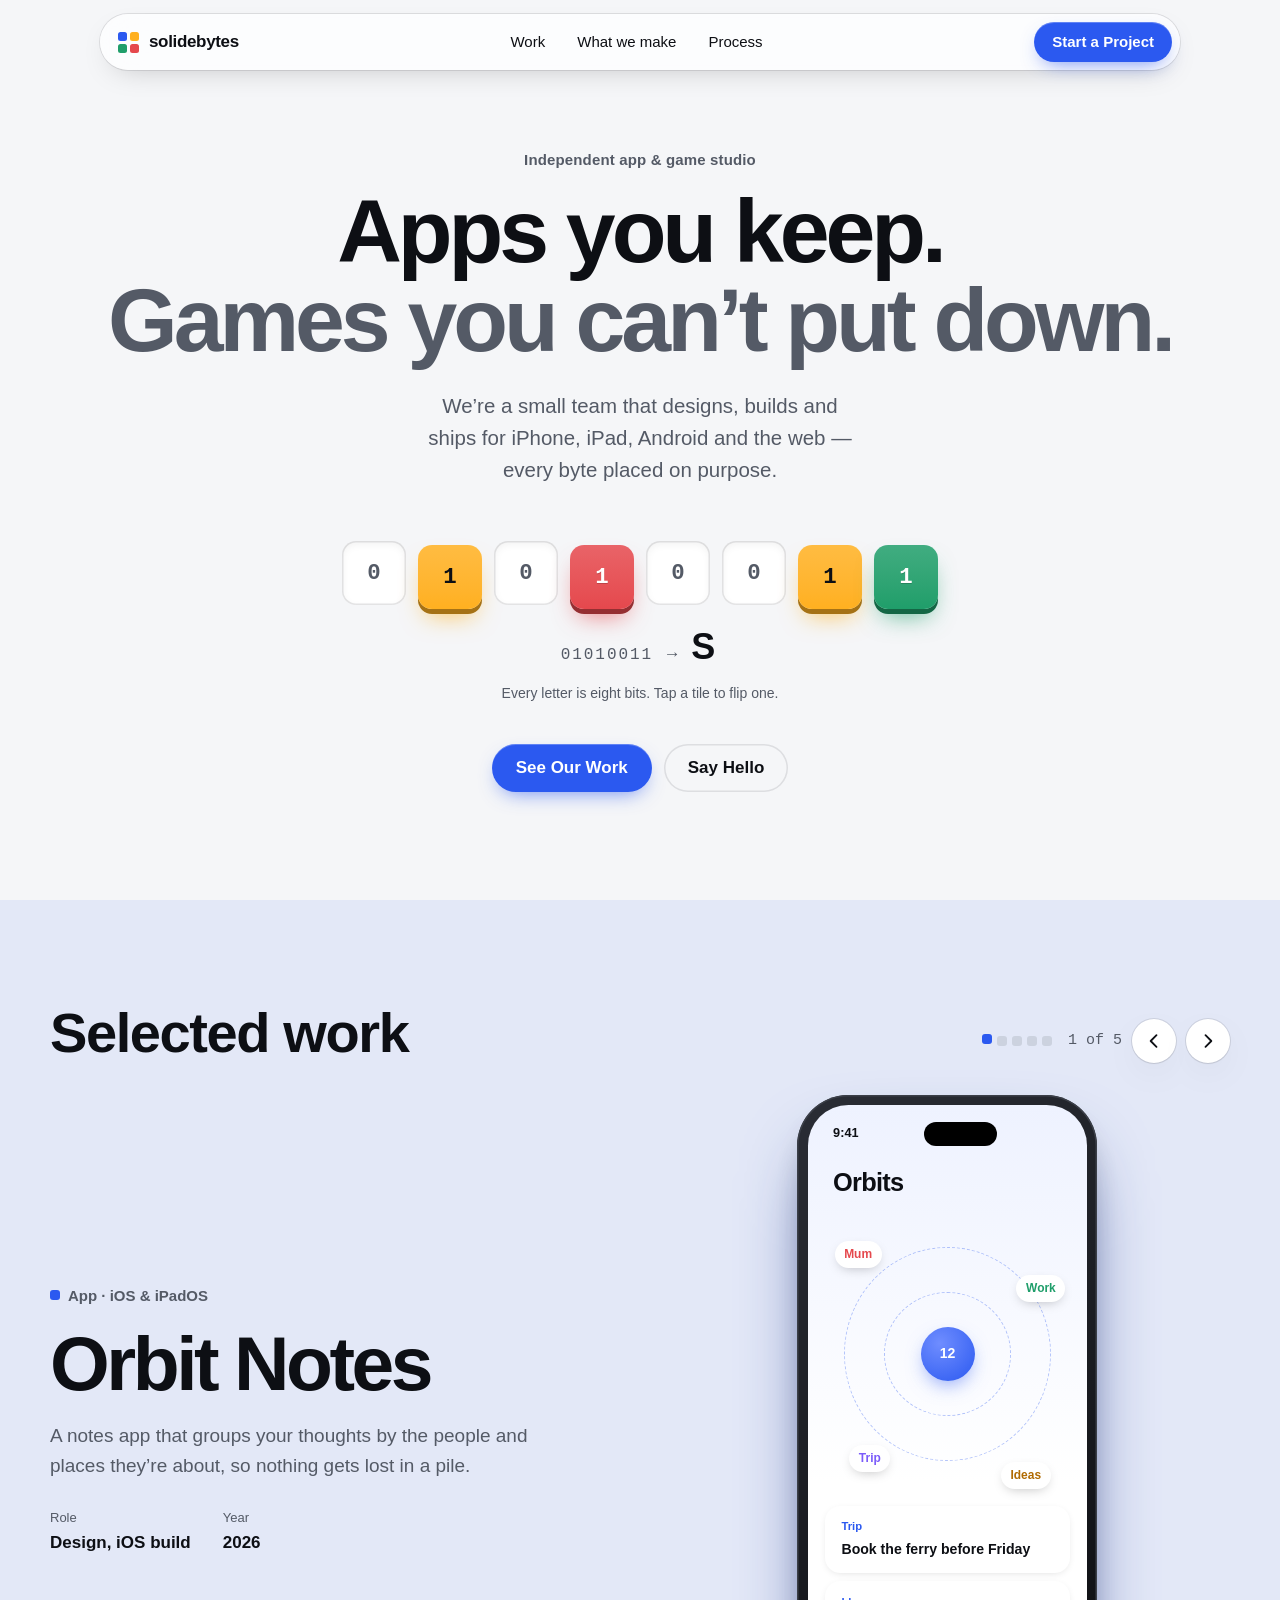
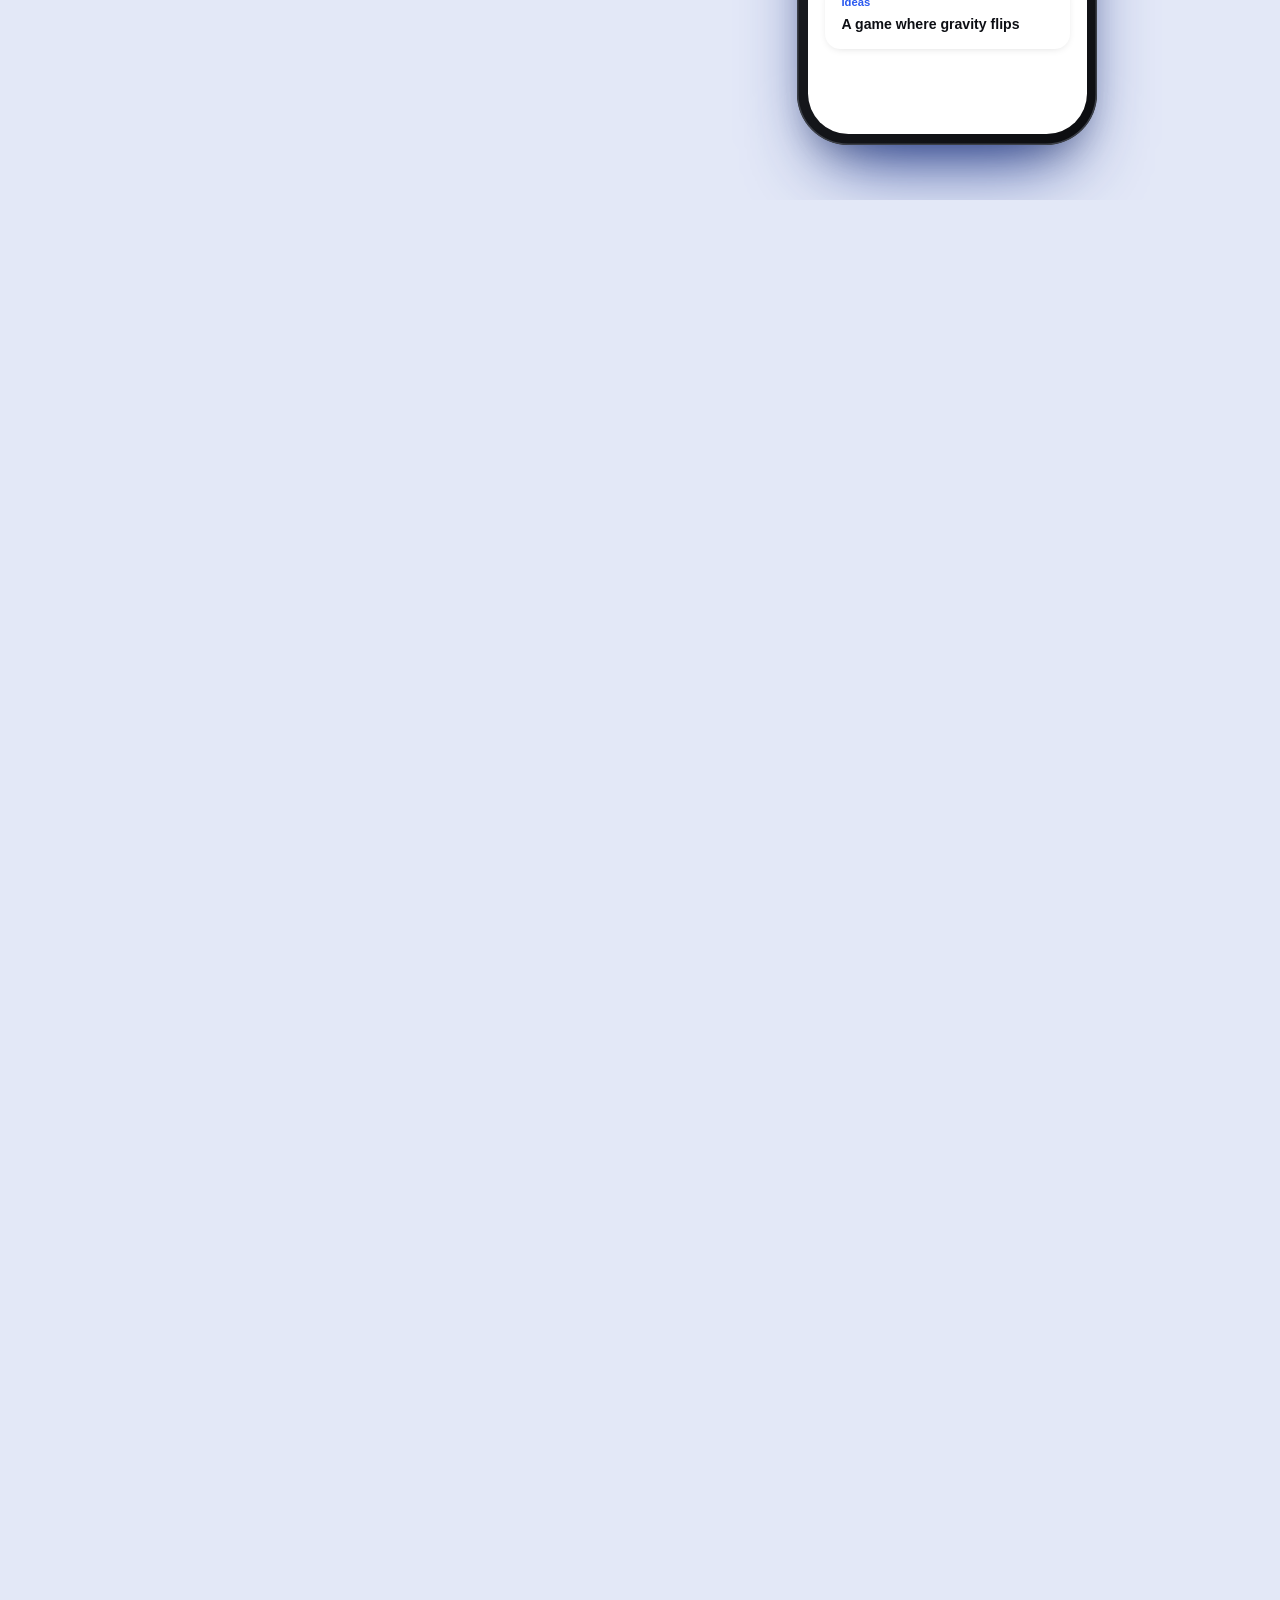
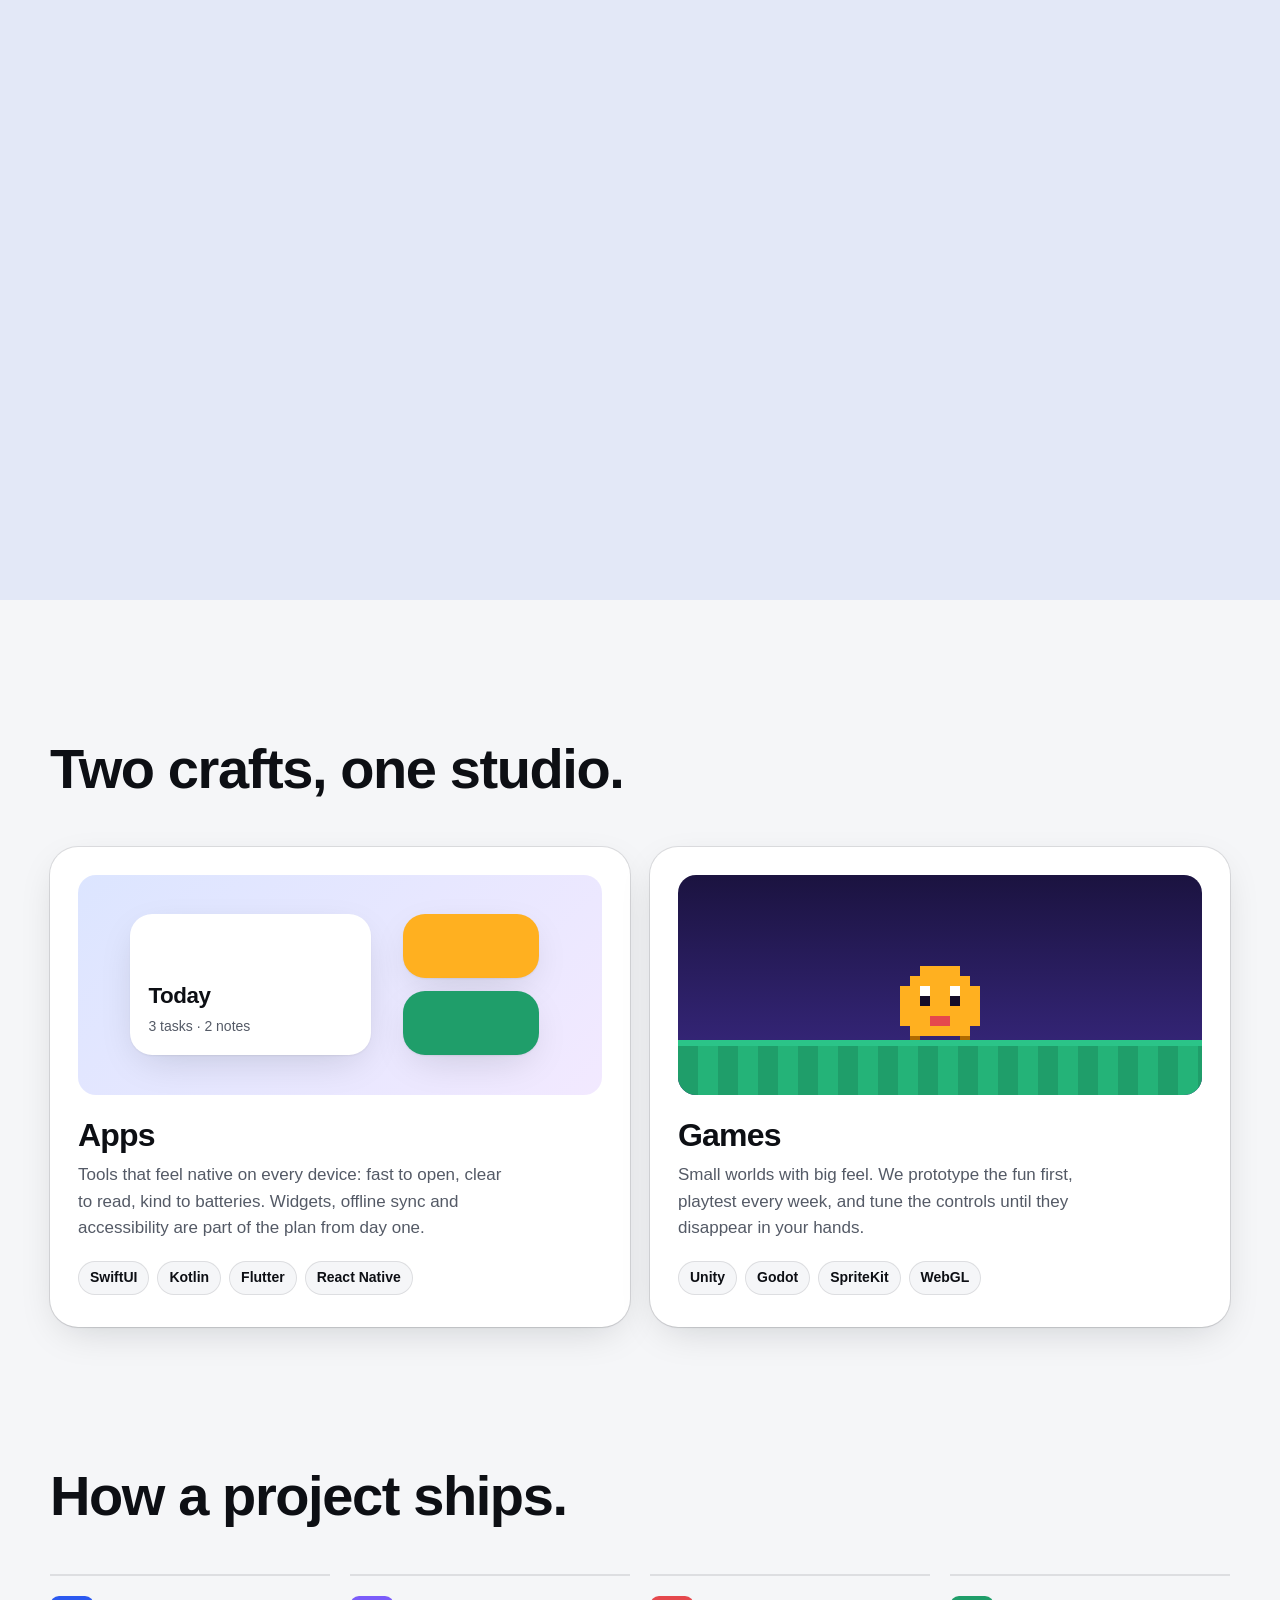
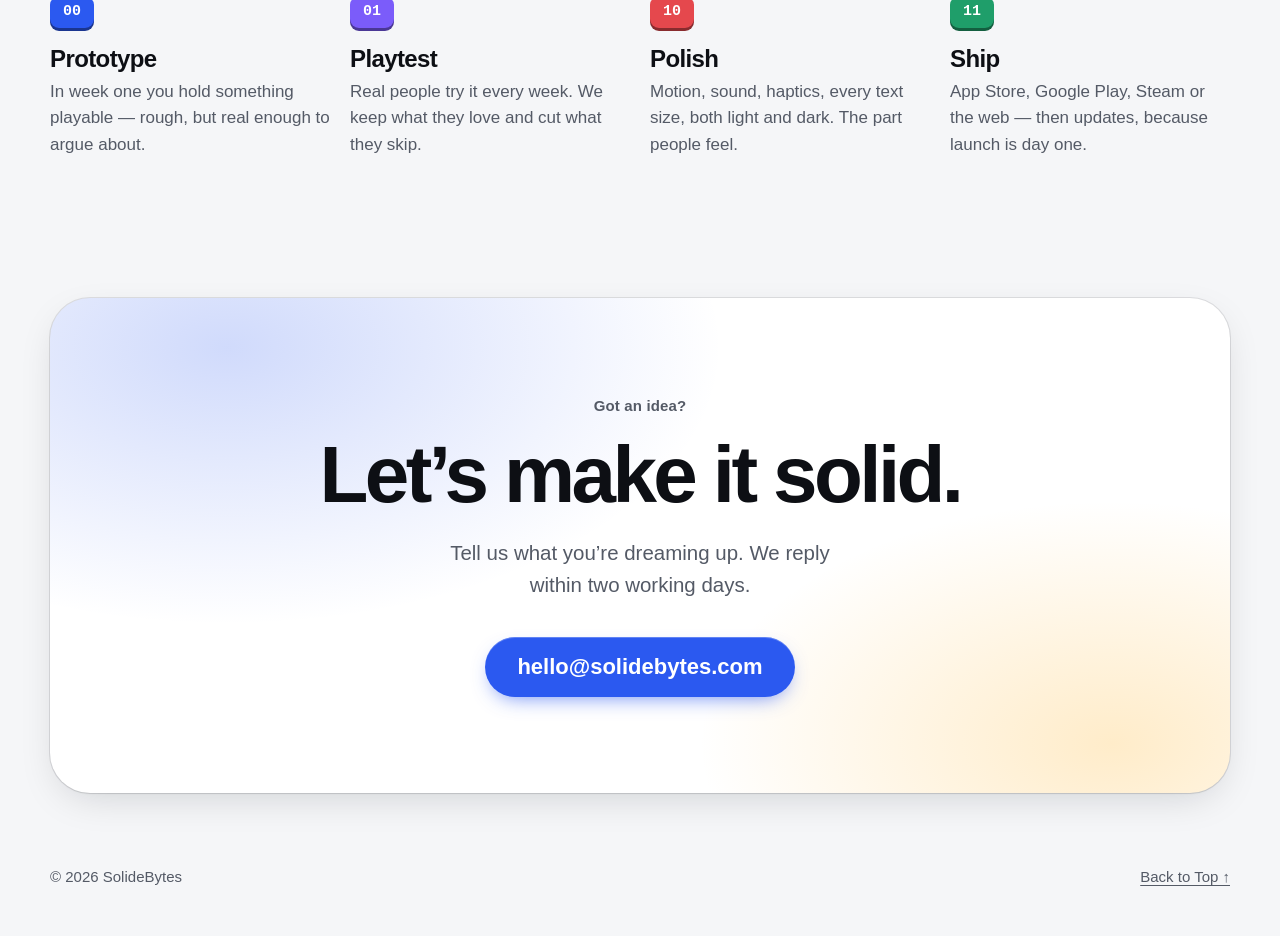
==== index.html @ 8eb788fa "Add studio portfolio site Hero with interactive flipping byte, scroll-driven project slider with CSS" ====
<!DOCTYPE html>
<html lang="en">
<head>
  <meta charset="utf-8">
  <meta name="viewport" content="width=device-width, initial-scale=1">
  <title>SolideBytes — Independent app &amp; game studio</title>
  <meta name="description" content="SolideBytes is an independent studio that designs and builds mobile apps and games.">
  <meta name="theme-color" content="#F5F6F8" media="(prefers-color-scheme: light)">
  <meta name="theme-color" content="#0B0D12" media="(prefers-color-scheme: dark)">
  <link rel="icon" href="data:image/svg+xml,%3Csvg xmlns='http://www.w3.org/2000/svg' viewBox='0 0 32 32'%3E%3Crect x='2' y='2' width='28' height='28' rx='8' fill='%232B59F0'/%3E%3Crect x='9' y='9' width='6' height='6' rx='1.5' fill='%23fff'/%3E%3Crect x='17' y='17' width='6' height='6' rx='1.5' fill='%23FFB020'/%3E%3C/svg%3E">
  <link rel="stylesheet" href="styles.css">
  <script>document.documentElement.classList.add('js')</script>
</head>
<body>
  <a class="skip" href="#main">Skip to content</a>

  <!-- ───────── Navigation ───────── -->
  <header class="nav" id="top">
    <a class="brand" href="#top" aria-label="SolideBytes, back to top">
      <span class="brand-mark" aria-hidden="true"><i></i><i></i><i></i><i></i></span>
      <span class="brand-name">solide<b>bytes</b></span>
    </a>
    <nav aria-label="Main">
      <ul>
        <li><a href="#work">Work</a></li>
        <li><a href="#crafts">What we make</a></li>
        <li><a href="#process">Process</a></li>
      </ul>
    </nav>
    <a class="btn btn-small" href="#contact">Start a Project</a>
  </header>

  <main id="main">

    <!-- ───────── Hero ───────── -->
    <section class="hero" aria-labelledby="hero-title">
      <p class="eyebrow reveal">Independent app &amp; game studio</p>
      <h1 id="hero-title" class="reveal">
        Apps you keep.<br>
        <span class="hero-alt">Games you can’t put down.</span>
      </h1>
      <p class="lede reveal">
        We’re a small team that designs, builds and ships for iPhone, iPad, Android and the web —
        every byte placed on purpose.
      </p>

      <!-- The byte: 8 tiles, one character. Click any tile to flip a bit. -->
      <div class="byte-wrap reveal">
        <div class="byte" role="group" aria-label="One byte: eight bits you can flip">
          <!-- tiles are generated by script.js -->
        </div>
        <div class="byte-readout" aria-live="polite">
          <span class="readout-bits" id="readout-bits">01010011</span>
          <span class="readout-arrow" aria-hidden="true">→</span>
          <span class="readout-char" id="readout-char">S</span>
        </div>
        <p class="byte-hint">Every letter is eight bits. Tap a tile to flip one.</p>
      </div>

      <div class="hero-actions reveal">
        <a class="btn" href="#work">See Our Work</a>
        <a class="btn btn-ghost" href="#contact">Say Hello</a>
      </div>
    </section>

    <!-- ───────── Work: pinned horizontal slides ───────── -->
    <section class="work" id="work" aria-labelledby="work-title" style="--n:5">
      <div class="work-sticky">
        <div class="work-head">
          <h2 id="work-title">Selected work</h2>
          <div class="work-controls">
            <div class="work-progress" aria-hidden="true"></div>
            <p class="work-count" aria-live="polite"><span id="work-index">1</span> of <span id="work-total">5</span></p>
            <button class="round-btn" id="prev" type="button" aria-label="Previous project">
              <svg viewBox="0 0 24 24" aria-hidden="true"><path d="M15 5l-7 7 7 7"/></svg>
            </button>
            <button class="round-btn" id="next" type="button" aria-label="Next project">
              <svg viewBox="0 0 24 24" aria-hidden="true"><path d="M9 5l7 7-7 7"/></svg>
            </button>
          </div>
        </div>

        <div class="track" id="track">

          <!-- Slide 1 · App -->
          <article class="slide" data-tint="#2B59F0" aria-roledescription="slide" aria-label="Orbit Notes">
            <div class="slide-text">
              <p class="tag"><span class="dot dot-app"></span>App · iOS &amp; iPadOS</p>
              <h3>Orbit Notes</h3>
              <p>A notes app that groups your thoughts by the people and places they’re about, so nothing gets lost in a pile.</p>
              <dl class="facts">
                <div><dt>Role</dt><dd>Design, iOS build</dd></div>
                <div><dt>Year</dt><dd>2026</dd></div>
              </dl>
            </div>
            <div class="slide-device">
              <div class="phone">
                <div class="screen scr-notes">
                  <div class="scr-status"><span>9:41</span><span class="island"></span><span></span></div>
                  <p class="scr-title">Orbits</p>
                  <div class="orbit">
                    <span class="planet p1">Mum</span><span class="planet p2">Work</span>
                    <span class="planet p3">Trip</span><span class="planet p4">Ideas</span>
                    <span class="sun">12</span>
                  </div>
                  <div class="note-card"><b>Trip</b><span>Book the ferry before Friday</span></div>
                  <div class="note-card"><b>Ideas</b><span>A game where gravity flips</span></div>
                </div>
              </div>
            </div>
          </article>

          <!-- Slide 2 · Game -->
          <article class="slide" data-tint="#FF8A3D" aria-roledescription="slide" aria-label="Pixel Tides">
            <div class="slide-text">
              <p class="tag"><span class="dot dot-game"></span>Game · iOS, Android, Switch</p>
              <h3>Pixel Tides</h3>
              <p>A calm sailing game where the sea is drawn one pixel at a time. Catch the wind, map the islands, find your way home.</p>
              <dl class="facts">
                <div><dt>Role</dt><dd>Art, design, engine</dd></div>
                <div><dt>Year</dt><dd>2025</dd></div>
              </dl>
            </div>
            <div class="slide-device">
              <div class="phone phone-land">
                <div class="screen scr-tides">
                  <span class="px-sun"></span>
                  <span class="px-cloud c1"></span><span class="px-cloud c2"></span>
                  <span class="px-island"></span>
                  <span class="px-boat"><i></i></span>
                  <span class="px-sea"></span>
                  <span class="hud">⚓ 3 / 7 islands</span>
                </div>
              </div>
            </div>
          </article>

          <!-- Slide 3 · App -->
          <article class="slide" data-tint="#1F9E6A" aria-roledescription="slide" aria-label="Pocket Coach">
            <div class="slide-text">
              <p class="tag"><span class="dot dot-app"></span>App · iOS &amp; Android</p>
              <h3>Pocket Coach</h3>
              <p>Short, friendly workouts that fit between meetings. It learns what you skip and quietly adjusts the plan.</p>
              <dl class="facts">
                <div><dt>Role</dt><dd>Product, design, Flutter</dd></div>
                <div><dt>Year</dt><dd>2025</dd></div>
              </dl>
            </div>
            <div class="slide-device">
              <div class="phone">
                <div class="screen scr-coach">
                  <div class="scr-status"><span>9:41</span><span class="island"></span><span></span></div>
                  <p class="scr-kicker">This week</p>
                  <p class="scr-title">4 of 5 done</p>
                  <div class="bars">
                    <i style="--h:62%"></i><i style="--h:80%"></i><i style="--h:40%"></i>
                    <i style="--h:92%"></i><i style="--h:18%" class="today"></i><i style="--h:0%"></i><i style="--h:0%"></i>
                  </div>
                  <div class="bars-lbl"><span>M</span><span>T</span><span>W</span><span>T</span><span>F</span><span>S</span><span>S</span></div>
                  <div class="coach-cta">Start 7‑min session</div>
                </div>
              </div>
            </div>
          </article>

          <!-- Slide 4 · Game -->
          <article class="slide" data-tint="#7B5CFA" aria-roledescription="slide" aria-label="Block Party">
            <div class="slide-text">
              <p class="tag"><span class="dot dot-game"></span>Game · iOS, Android, Web</p>
              <h3>Block Party</h3>
              <p>A two‑player puzzle duel. Stack, swap and send blocks across to your friend’s board — on one phone or online.</p>
              <dl class="facts">
                <div><dt>Role</dt><dd>Game design, Unity</dd></div>
                <div><dt>Year</dt><dd>2024</dd></div>
              </dl>
            </div>
            <div class="slide-device">
              <div class="phone">
                <div class="screen scr-blocks">
                  <div class="scr-status"><span>9:41</span><span class="island"></span><span></span></div>
                  <div class="score"><span>YOU 1,280</span><span>ALEX 960</span></div>
                  <div class="grid" id="block-grid" aria-hidden="true"></div>
                </div>
              </div>
            </div>
          </article>

          <!-- Slide 5 · Open slot -->
          <article class="slide slide-open" data-tint="#FFB020" aria-roledescription="slide" aria-label="Your project">
            <div class="slide-text">
              <p class="tag"><span class="dot"></span>Next up · Your idea</p>
              <h3>This slot is open.</h3>
              <p>We take on two new projects a season. Tell us about yours — an app, a game, or something in between.</p>
              <a class="btn" href="#contact">Start a Project</a>
            </div>
            <div class="slide-device">
              <div class="phone phone-empty">
                <div class="screen scr-empty">
                  <span class="plus" aria-hidden="true">+</span>
                  <span>Your app here</span>
                </div>
              </div>
            </div>
          </article>

        </div>
      </div>
    </section>

    <!-- ───────── Crafts ───────── -->
    <section class="crafts" id="crafts" aria-labelledby="crafts-title">
      <h2 id="crafts-title" class="reveal">Two crafts, one studio.</h2>
      <div class="craft-grid">
        <article class="craft craft-apps reveal">
          <div class="craft-art" aria-hidden="true">
            <div class="widget w-big"><b>Today</b><span>3 tasks · 2 notes</span></div>
            <div class="widget w-sm w-a"></div>
            <div class="widget w-sm w-b"></div>
          </div>
          <h3>Apps</h3>
          <p>Tools that feel native on every device: fast to open, clear to read, kind to batteries. Widgets, offline sync and accessibility are part of the plan from day one.</p>
          <ul class="chips"><li>SwiftUI</li><li>Kotlin</li><li>Flutter</li><li>React Native</li></ul>
        </article>
        <article class="craft craft-games reveal">
          <div class="craft-art" aria-hidden="true">
            <div class="sprite" id="sprite"></div>
            <div class="ground"></div>
          </div>
          <h3>Games</h3>
          <p>Small worlds with big feel. We prototype the fun first, playtest every week, and tune the controls until they disappear in your hands.</p>
          <ul class="chips"><li>Unity</li><li>Godot</li><li>SpriteKit</li><li>WebGL</li></ul>
        </article>
      </div>
    </section>

    <!-- ───────── Process (a real sequence, numbered in binary) ───────── -->
    <section class="process" id="process" aria-labelledby="process-title">
      <h2 id="process-title" class="reveal">How a project ships.</h2>
      <ol class="steps">
        <li class="reveal"><span class="step-n">00</span><h3>Prototype</h3><p>In week one you hold something playable — rough, but real enough to argue about.</p></li>
        <li class="reveal"><span class="step-n">01</span><h3>Playtest</h3><p>Real people try it every week. We keep what they love and cut what they skip.</p></li>
        <li class="reveal"><span class="step-n">10</span><h3>Polish</h3><p>Motion, sound, haptics, every text size, both light and dark. The part people feel.</p></li>
        <li class="reveal"><span class="step-n">11</span><h3>Ship</h3><p>App Store, Google Play, Steam or the web — then updates, because launch is day one.</p></li>
      </ol>
    </section>

    <!-- ───────── Contact ───────── -->
    <section class="contact" id="contact" aria-labelledby="contact-title">
      <div class="contact-card reveal">
        <p class="eyebrow">Got an idea?</p>
        <h2 id="contact-title">Let’s make it solid.</h2>
        <p class="lede">Tell us what you’re dreaming up. We reply within two working days.</p>
        <a class="btn btn-big" href="mailto:hello@solidebytes.com">hello@solidebytes.com</a>
      </div>
    </section>
  </main>

  <footer class="footer">
    <span>© <span id="year">2026</span> SolideBytes</span>
    <a href="#top">Back to Top ↑</a>
  </footer>

  <script src="script.js"></script>
</body>
</html>
---- styles.css ----
/* ==========================================================================
   SolideBytes — studio portfolio
   Tokens first, then layout by section. Light + dark follow the system.
   ========================================================================== */

:root {
  /* Surfaces & content */
  --bg: #F5F6F8;
  --surface: #FFFFFF;
  --text: #0D0F14;
  --muted: #545A66;          /* 6.4:1 on --bg */
  --line: rgba(13, 15, 20, .10);

  /* Accent (buttons, links) */
  --accent: #2B59F0;          /* white text 5.5:1 */
  --accent-text: #2B59F0;     /* 5.1:1 on --bg */

  /* Byte palette — the "solid" blocks */
  --b1: #2B59F0;
  --b2: #FFB020;
  --b3: #1F9E6A;
  --b4: #E5484D;
  --b5: #7B5CFA;

  /* Type */
  --font: -apple-system, BlinkMacSystemFont, "SF Pro Display", "SF Pro Text", "Inter", "Segoe UI", Roboto, "Helvetica Neue", Arial, sans-serif;
  --mono: ui-monospace, "SF Mono", SFMono-Regular, Menlo, Consolas, "Liberation Mono", monospace;

  /* Shape & motion */
  --r-lg: 28px;
  --r-md: 18px;
  --spring: cubic-bezier(.34, 1.4, .64, 1);
  --ease: cubic-bezier(.22, .61, .36, 1);
  --shadow: 0 1px 2px rgba(13,15,20,.06), 0 12px 40px -12px rgba(13,15,20,.18);

  --tint: #2B59F0; /* set by the work slider */
  color-scheme: light dark;
}

@media (prefers-color-scheme: dark) {
  :root {
    --bg: #0B0D12;
    --surface: #151821;
    --text: #F3F4F7;
    --muted: #A3A9B6;          /* 8.2:1 */
    --line: rgba(243, 244, 247, .12);
    --accent: #3D66F5;
    --accent-text: #7C97FF;   /* 7.1:1 */
    --shadow: 0 1px 2px rgba(0,0,0,.4), 0 16px 48px -16px rgba(0,0,0,.7);
  }
}

@media (prefers-contrast: more) {
  :root { --muted: var(--text); --line: currentColor; }
}

/* ---------- Base ---------- */
*, *::before, *::after { box-sizing: border-box; }
html { scroll-behavior: smooth; -webkit-text-size-adjust: 100%; }
body {
  margin: 0;
  background: var(--bg);
  color: var(--text);
  font: 400 1.0625rem/1.55 var(--font);   /* 17px body */
  -webkit-font-smoothing: antialiased;
  text-rendering: optimizeLegibility;
  overflow-x: hidden;
}
h1, h2, h3 { margin: 0; letter-spacing: -0.025em; line-height: 1.05; font-weight: 700; }
h2 { font-size: clamp(2rem, 4.6vw, 3.5rem); }
p { margin: 0; }
a { color: var(--accent-text); text-underline-offset: .2em; }
img, svg { display: block; }
button { font: inherit; color: inherit; }

:focus-visible { outline: 3px solid var(--accent-text); outline-offset: 3px; border-radius: 8px; }

.skip {
  position: fixed; left: 16px; top: -60px; z-index: 100;
  background: var(--text); color: var(--bg); padding: 10px 16px; border-radius: 12px;
  text-decoration: none; transition: top .2s var(--ease);
}
.skip:focus { top: 16px; }

.eyebrow {
  font-size: .9375rem; font-weight: 600; color: var(--muted);
  letter-spacing: .01em; margin-bottom: 16px;
}
.lede { font-size: clamp(1.0625rem, 1.6vw, 1.3125rem); color: var(--muted); max-width: 38ch; }

/* ---------- Buttons ---------- */
.btn {
  display: inline-flex; align-items: center; justify-content: center; gap: 8px;
  min-height: 48px; padding: 0 24px; border-radius: 999px;
  background: var(--accent); color: #fff; text-decoration: none;
  font-weight: 600; font-size: 1.0625rem; border: 0; cursor: pointer;
  box-shadow: 0 1px 0 rgba(255,255,255,.25) inset, 0 8px 20px -8px color-mix(in srgb, var(--accent) 70%, transparent);
  transition: transform .25s var(--spring), filter .2s;
}
.btn:hover { filter: brightness(1.08); transform: translateY(-1px); }
.btn:active { transform: translateY(1px) scale(.98); }
.btn-ghost {
  background: transparent; color: var(--text); box-shadow: inset 0 0 0 1.5px var(--line);
}
.btn-ghost:hover { box-shadow: inset 0 0 0 1.5px var(--text); filter: none; }
.btn-small { min-height: 40px; padding: 0 18px; font-size: .9375rem; }
.btn-big { min-height: 60px; padding: 0 32px; font-size: clamp(1.0625rem, 2.4vw, 1.375rem); }

/* ---------- Navigation (floating, the only blurred layer) ---------- */
.nav {
  position: fixed; z-index: 50; top: 14px; left: 50%; transform: translateX(-50%);
  width: min(1080px, calc(100% - 24px));
  display: flex; align-items: center; justify-content: space-between; gap: 16px;
  padding: 8px 8px 8px 18px; border-radius: 999px;
  background: color-mix(in srgb, var(--surface) 72%, transparent);
  backdrop-filter: saturate(1.8) blur(20px); -webkit-backdrop-filter: saturate(1.8) blur(20px);
  box-shadow: 0 0 0 1px var(--line), 0 10px 30px -14px rgba(0,0,0,.25);
}
@media (prefers-reduced-transparency: reduce) { .nav { background: var(--surface); backdrop-filter: none; } }
.brand { display: flex; align-items: center; gap: 10px; color: var(--text); text-decoration: none; }
.brand-name { font-weight: 600; font-size: 1.0625rem; letter-spacing: -0.02em; }
.brand-name b { font-weight: 800; }
.brand-mark { display: grid; grid-template-columns: repeat(2, 9px); gap: 3px; }
.brand-mark i { width: 9px; height: 9px; border-radius: 2.5px; background: var(--b1); }
.brand-mark i:nth-child(2) { background: var(--b2); }
.brand-mark i:nth-child(3) { background: var(--b3); }
.brand-mark i:nth-child(4) { background: var(--b4); transition: transform .4s var(--spring); }
.brand:hover .brand-mark i:nth-child(4) { transform: translate(3px, 3px) rotate(12deg); }
.nav ul { display: flex; gap: 4px; list-style: none; margin: 0; padding: 0; }
.nav ul a {
  display: inline-flex; align-items: center; min-height: 40px; padding: 0 14px; border-radius: 999px;
  color: var(--text); text-decoration: none; font-size: .9375rem; font-weight: 500;
}
.nav ul a:hover { background: var(--line); }
@media (max-width: 720px) { .nav nav { display: none; } }

/* ---------- Hero ---------- */
.hero {
  min-height: 100svh;
  display: flex; flex-direction: column; align-items: center; justify-content: center;
  text-align: center; padding: 120px 24px 80px;
}
.hero h1 { font-size: clamp(2.5rem, 7vw, 5.75rem); letter-spacing: -0.045em; line-height: 1; text-wrap: balance; }
@media (min-width: 700px) { .hero-alt { white-space: nowrap; } }
.hero-alt { color: var(--muted); }
.hero .lede { margin: 24px auto 0; text-align: center; }
.hero-actions { display: flex; flex-wrap: wrap; gap: 12px; justify-content: center; margin-top: 40px; }

/* The byte — the signature */
.byte-wrap { margin-top: 56px; display: flex; flex-direction: column; align-items: center; gap: 14px; }
.byte { display: flex; gap: clamp(6px, 1.2vw, 12px); perspective: 800px; }
.bit {
  --c: var(--b1);
  position: relative; width: clamp(34px, 7vw, 64px); aspect-ratio: 1;
  border: 0; padding: 0; cursor: pointer; background: none;
  transform-style: preserve-3d;
  transition: transform .55s var(--spring);
}
.bit .face {
  position: absolute; inset: 0; border-radius: 22%;
  display: grid; place-items: center;
  font: 700 clamp(.95rem, 2vw, 1.4rem) var(--mono);
  backface-visibility: hidden; -webkit-backface-visibility: hidden;
}
/* 0 = an empty well */
.bit .zero {
  background: var(--surface);
  box-shadow: inset 0 0 0 1.5px var(--line), inset 0 3px 8px rgba(0,0,0,.06);
  color: var(--muted);
}
/* 1 = a solid, raised block */
.bit .one {
  transform: rotateX(180deg);
  background: linear-gradient(180deg, color-mix(in srgb, var(--c) 85%, #fff), var(--c));
  color: #fff;
  box-shadow: 0 5px 0 color-mix(in srgb, var(--c) 65%, #000), 0 14px 24px -8px color-mix(in srgb, var(--c) 70%, transparent);
  text-shadow: 0 1px 0 rgba(0,0,0,.18);
}
.bit[aria-pressed="true"] { transform: rotateX(180deg) translateY(-4px); }
.bit:hover { transform: translateY(-3px); }
.bit[aria-pressed="true"]:hover { transform: rotateX(180deg) translateY(-7px); }
.bit:nth-child(8n+1){--c:var(--b1)} .bit:nth-child(8n+2){--c:var(--b2)} .bit:nth-child(8n+3){--c:var(--b3)} .bit:nth-child(8n+4){--c:var(--b4)}
.bit:nth-child(8n+5){--c:var(--b5)} .bit:nth-child(8n+6){--c:var(--b1)} .bit:nth-child(8n+7){--c:var(--b2)} .bit:nth-child(8n+8){--c:var(--b3)}
.bit .one { color: #fff; }
.bit:nth-child(2) .one, .bit:nth-child(7) .one { color: #0D0F14; text-shadow: none; } /* amber needs dark text */

.byte-readout { display: flex; align-items: baseline; gap: 14px; font-family: var(--mono); margin-top: 10px; }
.readout-bits { font-size: 1rem; color: var(--muted); letter-spacing: .12em; }
.readout-arrow { color: var(--muted); }
.readout-char {
  font: 800 2.25rem/1 var(--font); min-width: 1.4ch; text-align: left;
  display: inline-block; transition: transform .35s var(--spring);
}
.readout-char.pop { transform: scale(1.25); }
.byte-hint { font-size: .875rem; color: var(--muted); }

/* ---------- Work: pinned horizontal slider ---------- */
.work {
  position: relative;
  height: calc(var(--n) * 100vh);
  background: color-mix(in srgb, var(--tint) 9%, var(--bg));
  transition: background-color .6s var(--ease);
}
.work-sticky {
  position: sticky; top: 0; height: 100vh; overflow: hidden;
  display: flex; flex-direction: column;
}
.work-head {
  display: flex; align-items: flex-end; justify-content: space-between; gap: 16px; flex-wrap: wrap;
  width: min(1180px, 100% - 48px); margin: 0 auto; padding-top: 104px;
}
.work-controls { display: flex; align-items: center; gap: 10px; }
.work-progress { display: flex; gap: 5px; margin-right: 6px; }
.work-progress i {
  width: 10px; height: 10px; border-radius: 3px; background: var(--line);
  transition: background .3s, transform .4s var(--spring);
}
.work-progress i.on { background: var(--tint); transform: translateY(-2px); }
.work-count { font: 500 .9375rem var(--mono); color: var(--muted); min-width: 6ch; text-align: center; }
.round-btn {
  width: 44px; height: 44px; border-radius: 50%; border: 0; cursor: pointer;
  background: var(--surface); box-shadow: 0 0 0 1px var(--line), var(--shadow);
  display: grid; place-items: center; transition: transform .25s var(--spring);
}
.round-btn svg { width: 20px; height: 20px; fill: none; stroke: currentColor; stroke-width: 2.2; stroke-linecap: round; stroke-linejoin: round; }
.round-btn:hover { transform: scale(1.06); }
.round-btn:active { transform: scale(.94); }
.round-btn:disabled { opacity: .35; cursor: default; transform: none; }

.track {
  flex: 1; display: flex; width: calc(var(--n) * 100vw);
  will-change: transform;
}
.slide {
  width: 100vw; flex: 0 0 100vw; height: 100%;
  display: grid; grid-template-columns: 1fr 1fr; align-items: center; gap: 48px;
  padding: 24px max(24px, (100vw - 1180px) / 2) 48px;
}
.slide-text { max-width: 30rem; }
.slide-text h3 { font-size: clamp(2.4rem, 6vw, 5rem); letter-spacing: -0.045em; margin: 14px 0 18px; }
.slide-text > p:not(.tag) { font-size: 1.1875rem; color: var(--muted); }
.slide-text .btn { margin-top: 28px; }
.tag { display: inline-flex; align-items: center; gap: 8px; font-size: .9375rem; font-weight: 600; color: var(--muted); }
.dot { width: 10px; height: 10px; border-radius: 3px; background: var(--b2); }
.dot-app { background: var(--b1); }
.dot-game { background: var(--b4); border-radius: 50%; }
.facts { display: flex; gap: 32px; margin: 28px 0 0; }
.facts dt { font-size: .8125rem; color: var(--muted); }
.facts dd { margin: 2px 0 0; font-weight: 600; }

.slide-device { display: grid; place-items: center; height: 100%; }

/* Phone frame (drawn in CSS so it scales and themes) */
.phone {
  --w: min(300px, 26vw, 40vh);
  width: var(--w); aspect-ratio: 9 / 19.5;
  padding: calc(var(--w) * .035);
  border-radius: calc(var(--w) * .17);
  background: linear-gradient(145deg, #2a2d35, #0c0d10);
  box-shadow: 0 0 0 1.5px #3b3f48 inset, 0 40px 80px -30px color-mix(in srgb, var(--tint) 60%, #000), 0 20px 40px -20px rgba(0,0,0,.45);
  transform: rotate(var(--rot, 0deg)) translateY(var(--lift, 0px));
  transition: transform .2s linear;
}
.phone-land { --w: min(230px, 19vw, 30vh); width: calc(var(--w) * 2.167); aspect-ratio: 19.5 / 9; }
.screen {
  position: relative; width: 100%; height: 100%; overflow: hidden;
  border-radius: calc(var(--w) * .135);
  font-size: calc(var(--w) * .047);
  container-type: inline-size;
}
.scr-status { display: flex; justify-content: space-between; align-items: center; padding: 6% 9% 0; font-weight: 600; font-size: .9em; }
.island { width: 32%; height: 1.9em; border-radius: 999px; background: #000; }

/* Screen 1: Orbit Notes */
.scr-notes { background: linear-gradient(180deg, #EEF2FF, #fff 60%); color: #0D0F14; padding-bottom: 6%; }
.scr-notes .scr-title, .scr-coach .scr-title { font-size: 1.8em; font-weight: 800; letter-spacing: -.03em; padding: 6% 9% 0; }
.orbit { position: relative; height: 46%; margin: 4% 6%; }
.orbit::before, .orbit::after {
  content: ""; position: absolute; inset: 12% 8%; border-radius: 50%;
  border: 1.5px dashed rgba(43,89,240,.35);
}
.orbit::after { inset: 28% 24%; }
.sun {
  position: absolute; left: 50%; top: 50%; width: 22%; aspect-ratio: 1; translate: -50% -50%;
  display: grid; place-items: center; border-radius: 50%; color: #fff; font-weight: 800;
  background: radial-gradient(circle at 35% 30%, #6f8dff, #2B59F0);
  box-shadow: 0 8px 20px -6px rgba(43,89,240,.6);
}
.planet {
  position: absolute; padding: .35em .8em; border-radius: 999px; font-weight: 700; font-size: .85em;
  background: #fff; box-shadow: 0 4px 12px -4px rgba(0,0,0,.25);
  animation: float 6s ease-in-out infinite;
}
.p1 { left: 4%; top: 10%; color: #E5484D; }
.p2 { right: 2%; top: 22%; color: #1F9E6A; animation-delay: -1.5s; }
.p3 { left: 10%; bottom: 8%; color: #7B5CFA; animation-delay: -3s; }
.p4 { right: 8%; bottom: 2%; color: #B06A00; animation-delay: -4.5s; }
@keyframes float { 50% { transform: translateY(-8%); } }
.note-card {
  margin: 3% 6% 0; padding: 4.5% 6%; border-radius: 1.1em; background: #fff;
  box-shadow: 0 2px 10px -4px rgba(0,0,0,.2); display: grid; gap: .2em;
}
.note-card b { font-size: .8em; color: #2B59F0; }
.note-card span { font-weight: 600; }

/* Screen 2: Pixel Tides (landscape, content counter-rotated) */
.scr-tides {
  background: linear-gradient(180deg, #FFCF8A 0%, #FF9F6B 45%, #FF7A59 60%);
  image-rendering: pixelated;
}
.scr-tides > * { position: absolute; }

.px-sun { width: 14%; aspect-ratio: 1; left: 62%; top: 16%; background: #FFF3C4;
  clip-path: polygon(25% 0,75% 0,75% 12.5%,87.5% 12.5%,87.5% 25%,100% 25%,100% 75%,87.5% 75%,87.5% 87.5%,75% 87.5%,75% 100%,25% 100%,25% 87.5%,12.5% 87.5%,12.5% 75%,0 75%,0 25%,12.5% 25%,12.5% 12.5%,25% 12.5%); }
.px-cloud { height: 6%; background: #FFF7E8; box-shadow: 1.2em -.6em 0 #FFF7E8; }
.c1 { width: 12%; left: 12%; top: 18%; animation: drift 14s linear infinite; }
.c2 { width: 9%; left: 40%; top: 30%; animation: drift 20s linear infinite reverse; opacity: .8; }
@keyframes drift { 50% { transform: translateX(60%); } }
.px-sea {
  left: 0; right: 0; bottom: 0; height: 40%;
  background:
    repeating-linear-gradient(90deg, transparent 0 6%, rgba(255,255,255,.35) 6% 9%, transparent 9% 15%) 0 18% / 100% 6% no-repeat,
    repeating-linear-gradient(90deg, transparent 0 4%, rgba(255,255,255,.25) 4% 7%, transparent 7% 12%) 30% 55% / 100% 5% no-repeat,
    linear-gradient(180deg, #2E7CF6, #1B4FC4);
  animation: waves 3s steps(6) infinite;
}
@keyframes waves { to { background-position: 15% 18%, 42% 55%, 0 0; } }
.px-island { left: 70%; bottom: 36%; width: 22%; height: 9%; background: #E2B15E; border-radius: 40% 40% 0 0; z-index: 1; box-shadow: 0 -.6em 0 -.25em #2F9E5B; }
.px-boat { left: 22%; bottom: 33%; width: 14%; height: 22%; z-index: 2; animation: bob 2.4s ease-in-out infinite; }
.px-boat::before { content: ""; position: absolute; left: 0; right: 0; bottom: 0; height: 40%; background: #6B3A1E; clip-path: polygon(0 0, 100% 0, 82% 100%, 18% 100%); }
.px-boat i { position: absolute; left: 30%; bottom: 40%; width: 50%; height: 60%; background: #FFF7E8; clip-path: polygon(0 0, 100% 100%, 0 100%); }
@keyframes bob { 50% { transform: translateY(14%) rotate(-3deg); } }
.hud { left: 4%; top: 8%; padding: .3em .7em; background: rgba(13,15,20,.55); color: #fff; font: 700 .9em var(--mono); border-radius: .4em; }

/* Screen 3: Pocket Coach */
.scr-coach { background: #0F1A15; color: #E9F5EE; }
.scr-kicker { padding: 10% 9% 0; color: #7FD6A8; font-weight: 600; font-size: .9em; }
.scr-coach .scr-title { padding-top: 1%; color: #fff; }
.bars { display: flex; align-items: flex-end; gap: 4%; height: 38%; margin: 8% 9% 0; }
.bars i { flex: 1; height: max(var(--h), 6%); border-radius: .5em; background: #1F9E6A; }
.bars i[style*="--h:0%"] { background: rgba(255,255,255,.1); }
.bars i.today { background: repeating-linear-gradient(45deg, #1F9E6A 0 4px, #2BC488 4px 8px); }
.bars-lbl { display: flex; justify-content: space-between; margin: 3% 9% 0; color: #7FA391; font-size: .8em; font-weight: 600; }
.bars-lbl span { flex: 1; text-align: center; }
.coach-cta { margin: 10% 9% 0; padding: 5% 0; text-align: center; border-radius: 999px; background: #2BC488; color: #062616; font-weight: 800; }

/* Screen 4: Block Party */
.scr-blocks { background: radial-gradient(120% 80% at 50% 0%, #2B1F5C, #120C2A); color: #fff; }
.score { display: flex; justify-content: space-between; padding: 8% 9% 0; font: 700 .85em var(--mono); color: #C9BFFF; }
.grid {
  display: grid; grid-template-columns: repeat(6, 1fr); gap: 3%;
  margin: 6% 9% 0; aspect-ratio: 6 / 9;
}
.grid span { border-radius: 22%; aspect-ratio: 1; transition: transform .4s var(--spring), opacity .3s; }
.grid span.fill { box-shadow: inset 0 -.25em 0 rgba(0,0,0,.25), inset 0 .15em 0 rgba(255,255,255,.35); }
.grid span.empty { background: rgba(255,255,255,.05); }
.grid span.pop { transform: scale(0); opacity: 0; }

/* Screen 5: empty slot */
.phone-empty { background: transparent; box-shadow: none; border: 3px dashed color-mix(in srgb, var(--text) 30%, transparent); }
.scr-empty { display: grid; place-content: center; justify-items: center; gap: .4em; color: var(--muted); font-weight: 600; font-size: calc(var(--w) * .06); }
.plus { width: 2.4em; height: 2.4em; display: grid; place-items: center; border-radius: 30%; background: var(--b2); color: #0D0F14; font-size: 1.6em; font-weight: 800; animation: breathe 2.6s ease-in-out infinite; }
@keyframes breathe { 50% { transform: scale(1.08) rotate(6deg); } }

/* ---------- Crafts ---------- */
.crafts, .process, .contact { width: min(1180px, 100% - 48px); margin: 0 auto; padding: 140px 0 0; }
.craft-grid { display: grid; grid-template-columns: 1fr 1fr; gap: 20px; margin-top: 48px; }
.craft {
  background: var(--surface); border-radius: var(--r-lg); padding: 28px 28px 32px;
  box-shadow: 0 0 0 1px var(--line), var(--shadow);
}
.craft h3 { font-size: 2rem; margin: 24px 0 10px; }
.craft p { color: var(--muted); max-width: 46ch; }
.craft-art { position: relative; height: 220px; border-radius: var(--r-md); overflow: hidden; }
.craft-apps .craft-art { background: linear-gradient(135deg, #DCE5FF, #F2E9FF); }
.craft-games .craft-art { background: linear-gradient(180deg, #1B1340, #3B2A86); }
@media (prefers-color-scheme: dark) {
  .craft-apps .craft-art { background: linear-gradient(135deg, #1A2650, #2A1D4A); }
}
.widget { position: absolute; border-radius: 22px; background: var(--surface); box-shadow: var(--shadow); }
.w-big { left: 10%; top: 18%; width: 46%; height: 64%; padding: 18px; display: flex; flex-direction: column; justify-content: flex-end; gap: 2px; }
.w-big b { font-size: 1.4rem; letter-spacing: -.02em; }
.w-big span { color: var(--muted); font-size: .875rem; }
.w-sm { width: 26%; height: 29%; }
.w-a { left: 62%; top: 18%; background: var(--b2); }
.w-b { left: 62%; top: 53%; background: var(--b3); }
.craft-apps:hover .w-a { transform: translateY(-6px) rotate(-3deg); }
.craft-apps:hover .w-b { transform: translateY(6px) rotate(3deg); }
.w-a, .w-b { transition: transform .5s var(--spring); }
.sprite {
  position: absolute; left: 50%; bottom: 22%; width: 80px; height: 80px; translate: -50% 0;
  display: grid; grid-template-columns: repeat(8, 1fr);
  animation: hop 1.2s var(--ease) infinite;
}
.sprite i { aspect-ratio: 1; }
@keyframes hop { 0%,100% { transform: translateY(0); } 45% { transform: translateY(-38px); } }
.ground { position: absolute; left: 0; right: 0; bottom: 0; height: 22%;
  background: repeating-linear-gradient(90deg, #1F9E6A 0 20px, #24B378 20px 40px); box-shadow: 0 -6px 0 #2BC488; }
.chips { display: flex; flex-wrap: wrap; gap: 8px; list-style: none; padding: 0; margin: 20px 0 0; }
.chips li { padding: 6px 12px; border-radius: 999px; font-size: .875rem; font-weight: 600; background: var(--bg); box-shadow: inset 0 0 0 1px var(--line); }

/* ---------- Process ---------- */
.steps { list-style: none; padding: 0; margin: 48px 0 0; display: grid; grid-template-columns: repeat(4, 1fr); gap: 20px; }
.steps li { padding-top: 20px; border-top: 2px solid var(--line); }
.step-n {
  display: inline-grid; place-items: center; min-width: 44px; height: 32px; padding: 0 8px; border-radius: 9px;
  font: 700 .9375rem var(--mono); color: #fff; background: var(--b1);
  box-shadow: 0 3px 0 color-mix(in srgb, var(--b1) 60%, #000);
}
.steps li:nth-child(2) .step-n { background: var(--b5); box-shadow: 0 3px 0 color-mix(in srgb, var(--b5) 60%, #000); }
.steps li:nth-child(3) .step-n { background: var(--b4); box-shadow: 0 3px 0 color-mix(in srgb, var(--b4) 60%, #000); }
.steps li:nth-child(4) .step-n { background: var(--b3); box-shadow: 0 3px 0 color-mix(in srgb, var(--b3) 60%, #000); }
.steps h3 { font-size: 1.5rem; margin: 18px 0 8px; }
.steps p { color: var(--muted); }

/* ---------- Contact ---------- */
.contact { padding-bottom: 40px; }
.contact-card {
  text-align: center; padding: clamp(48px, 8vw, 96px) 24px; border-radius: 40px;
  background:
    radial-gradient(60% 80% at 15% 10%, color-mix(in srgb, var(--b1) 22%, transparent), transparent 70%),
    radial-gradient(50% 70% at 90% 90%, color-mix(in srgb, var(--b2) 24%, transparent), transparent 70%),
    var(--surface);
  box-shadow: 0 0 0 1px var(--line), var(--shadow);
  display: flex; flex-direction: column; align-items: center;
}
.contact-card h2 { font-size: clamp(2.4rem, 7vw, 5rem); letter-spacing: -0.045em; }
.contact-card .lede { margin: 20px auto 36px; }

.footer {
  width: min(1180px, 100% - 48px); margin: 0 auto; padding: 32px 0 48px;
  display: flex; justify-content: space-between; color: var(--muted); font-size: .9375rem;
}
.footer a { color: inherit; }

/* ---------- Scroll reveal ---------- */
.js .reveal { opacity: 0; transform: translateY(24px); transition: opacity .8s var(--ease), transform .8s var(--ease); }
.js .reveal.in { opacity: 1; transform: none; }

/* ---------- Responsive ---------- */
@media (max-width: 900px) {
  .craft-grid { grid-template-columns: 1fr; }
  .steps { grid-template-columns: 1fr 1fr; row-gap: 36px; }
}

/* Small screens and reduced motion: native swipe carousel instead of the pinned scroll */
@media (max-width: 760px), (prefers-reduced-motion: reduce) {
  .work { height: auto; padding-bottom: 64px; }
  .work-sticky { position: static; height: auto; overflow: visible; }
  .track {
    width: auto; transform: none !important;
    overflow-x: auto; scroll-snap-type: x mandatory; scrollbar-width: none;
    padding: 24px 0 8px; gap: 0;
  }
  .track::-webkit-scrollbar { display: none; }
  .slide { scroll-snap-align: center; height: auto; }
}
@media (max-width: 760px) {
  .slide { width: 100vw; flex-basis: 100vw; grid-template-columns: 1fr; gap: 28px; padding: 16px 24px 24px; }
  .slide-device { order: -1; height: auto; }
  .phone { --w: min(220px, 56vw); }
  .phone-land { --w: min(150px, 38vw); }
  .work-head { padding-top: 96px; }
  .work-progress { display: none; }
  .steps { grid-template-columns: 1fr; }
  .facts { gap: 24px; }
  .footer { flex-direction: column; gap: 8px; }
}

@media (prefers-reduced-motion: reduce) {
  *, *::before, *::after { animation: none !important; transition-duration: .01ms !important; scroll-behavior: auto !important; }
  .js .reveal { opacity: 1; transform: none; }
  .phone { --rot: 0deg !important; --lift: 0px !important; }
}
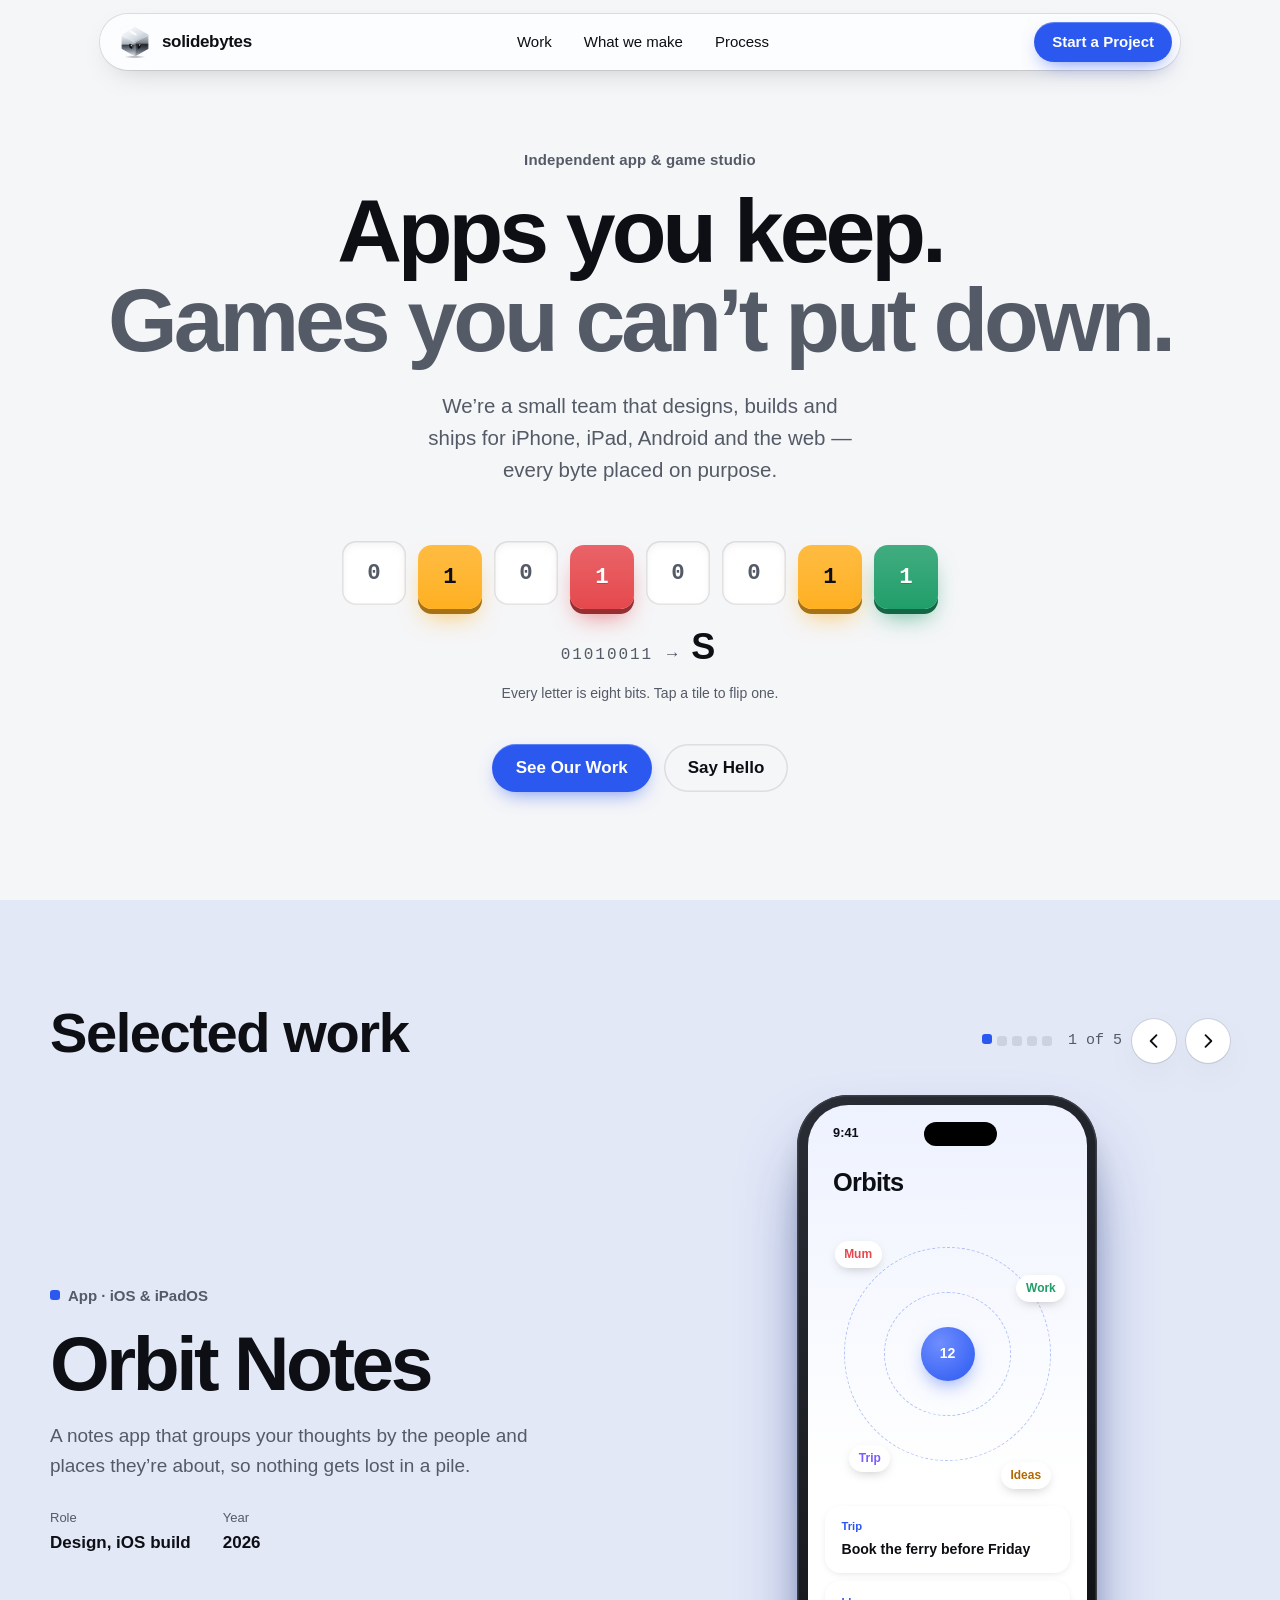
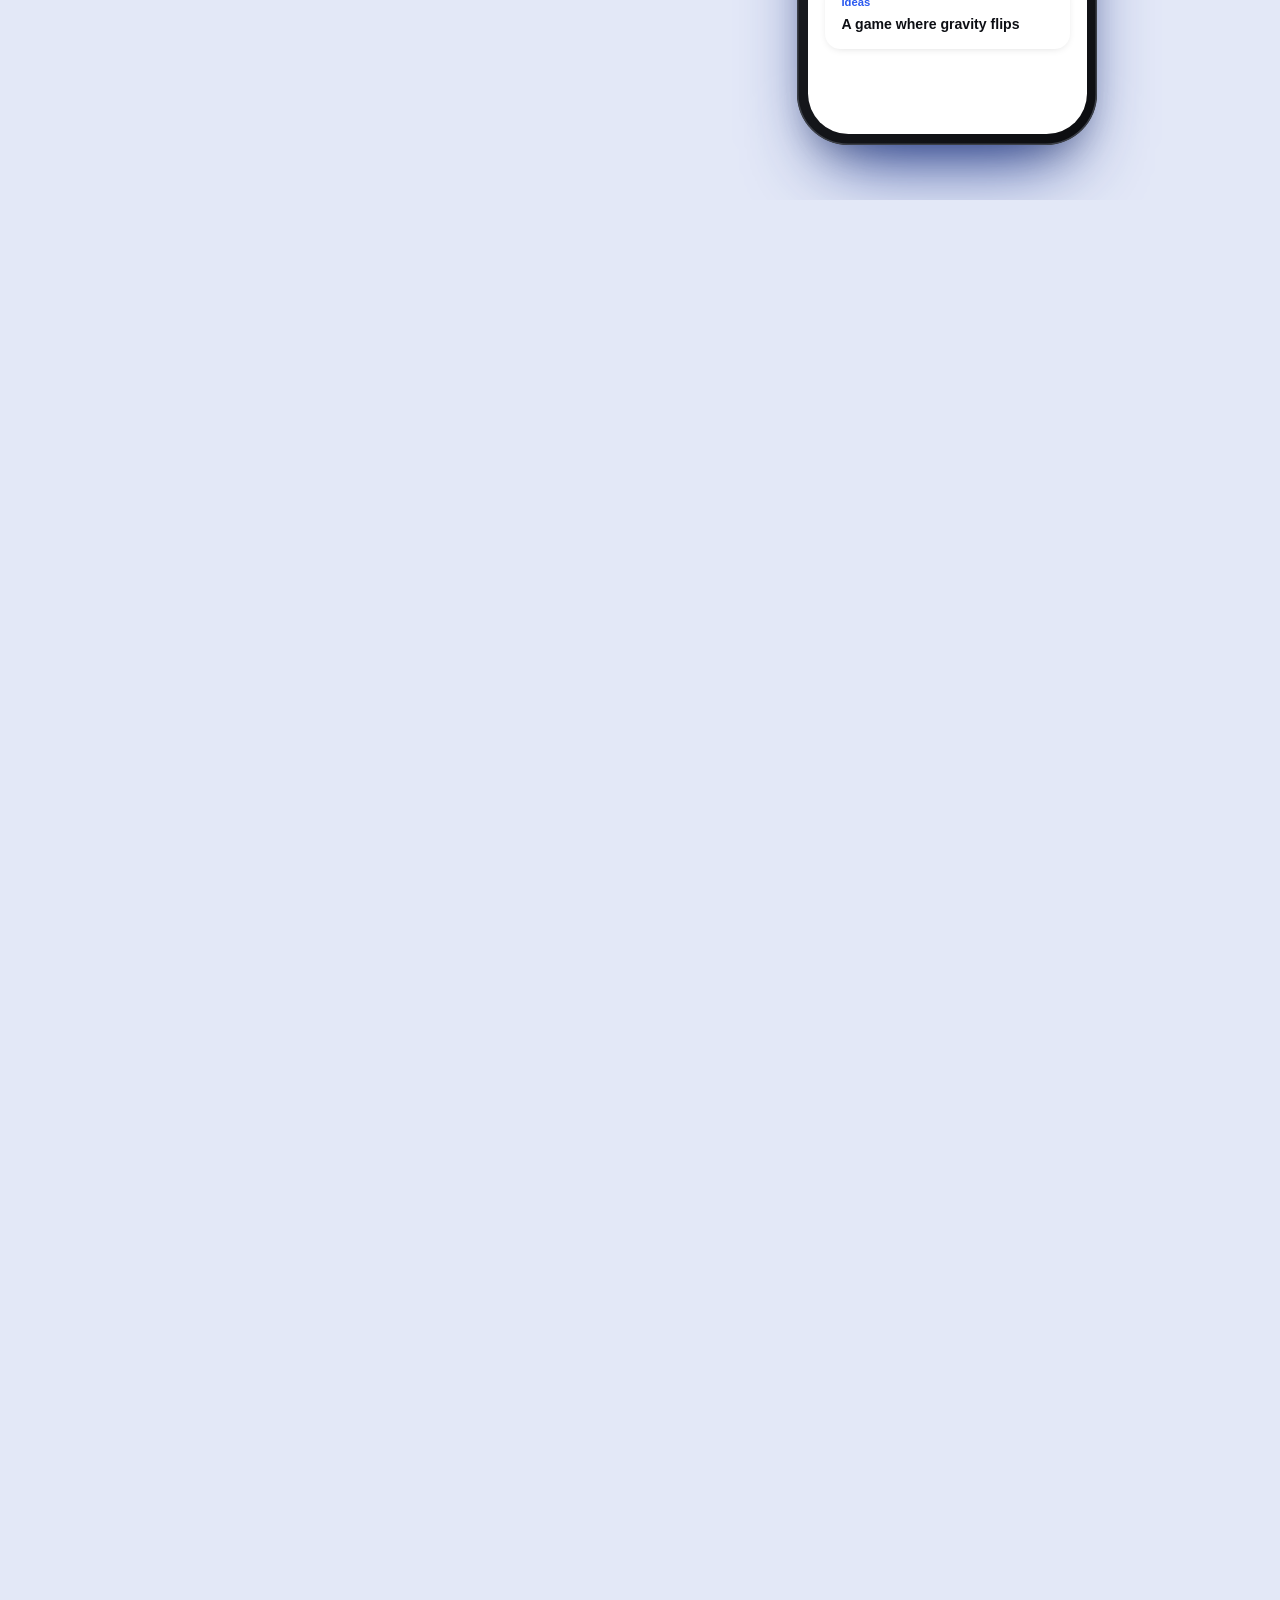
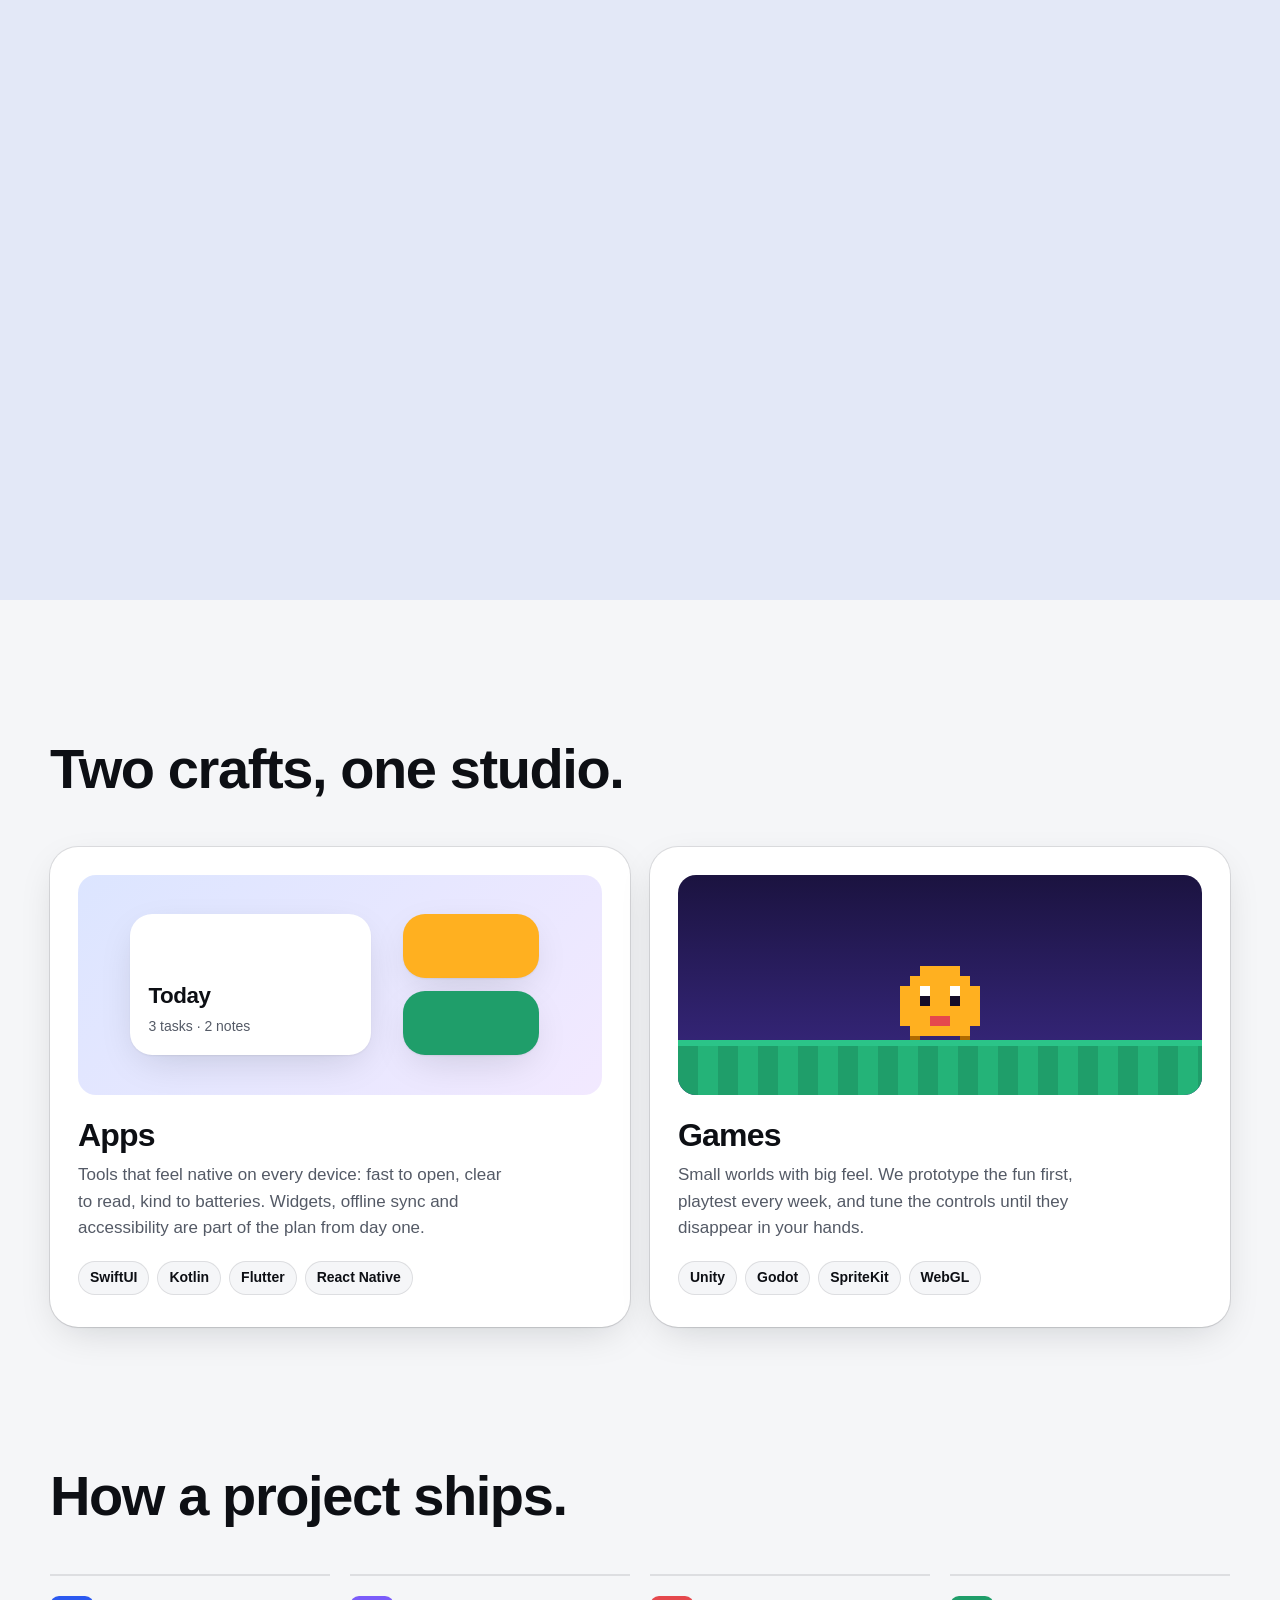
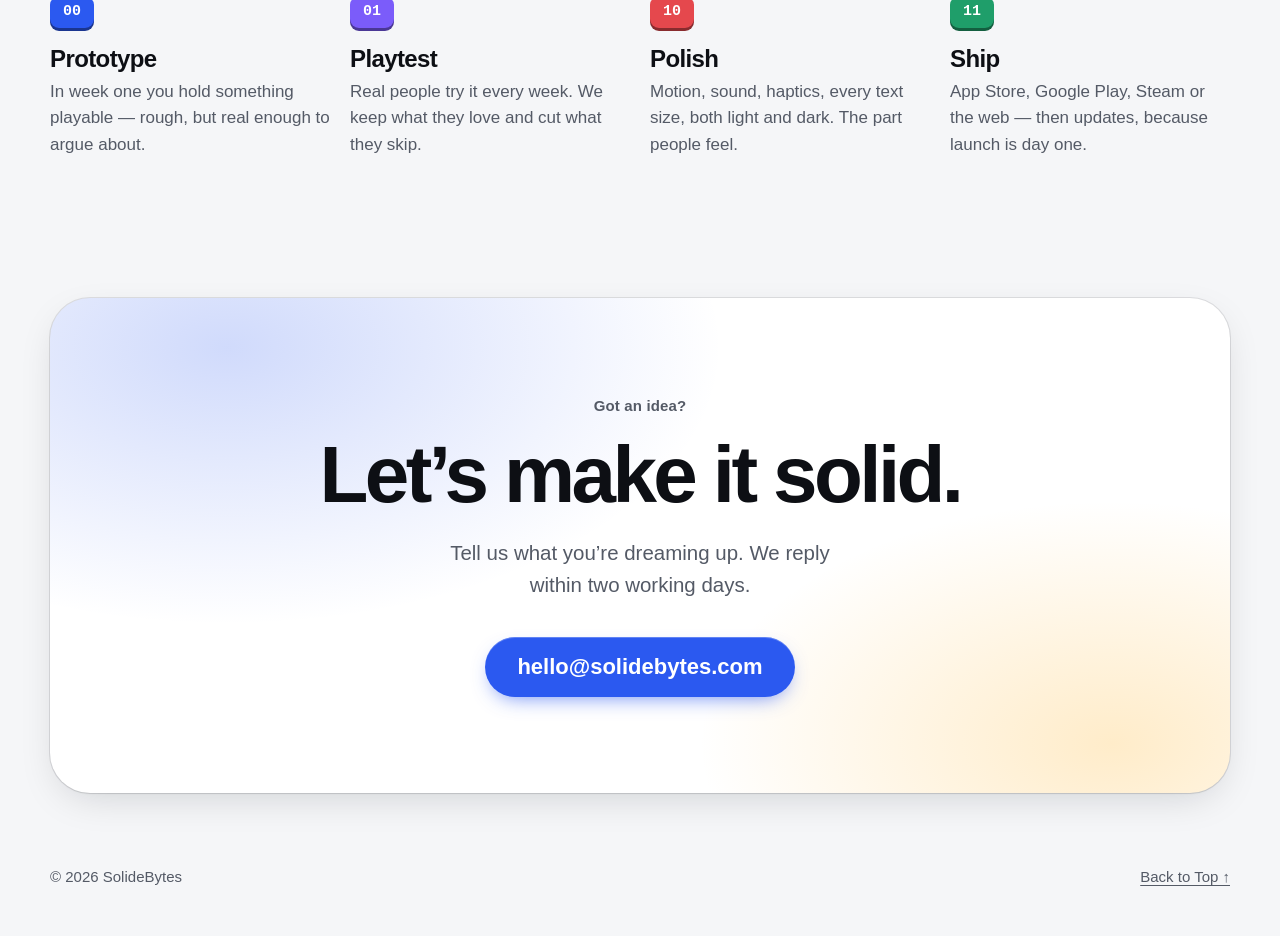
==== commit 69cb5154: "Replace logo squares with chrome cube mascot "Bit" Inline SVG mark with blinking eyes and hover hop;" ====
--- a/index.html
+++ b/index.html
@@ -7,7 +7,8 @@
   <meta name="description" content="SolideBytes is an independent studio that designs and builds mobile apps and games.">
   <meta name="theme-color" content="#F5F6F8" media="(prefers-color-scheme: light)">
   <meta name="theme-color" content="#0B0D12" media="(prefers-color-scheme: dark)">
-  <link rel="icon" href="data:image/svg+xml,%3Csvg xmlns='http://www.w3.org/2000/svg' viewBox='0 0 32 32'%3E%3Crect x='2' y='2' width='28' height='28' rx='8' fill='%232B59F0'/%3E%3Crect x='9' y='9' width='6' height='6' rx='1.5' fill='%23fff'/%3E%3Crect x='17' y='17' width='6' height='6' rx='1.5' fill='%23FFB020'/%3E%3C/svg%3E">
+  <link rel="icon" type="image/svg+xml" href="logo.svg">
+  <link rel="apple-touch-icon" href="logo.svg">
   <link rel="stylesheet" href="styles.css">
   <script>document.documentElement.classList.add('js')</script>
 </head>
@@ -17,7 +18,54 @@
   <!-- ───────── Navigation ───────── -->
   <header class="nav" id="top">
     <a class="brand" href="#top" aria-label="SolideBytes, back to top">
-      <span class="brand-mark" aria-hidden="true"><i></i><i></i><i></i><i></i></span>
+      <svg class="brand-mark" viewBox="0 0 64 64" aria-hidden="true" focusable="false">  <!-- "Bit" — the SolideBytes mascot: a liquid-chrome byte with eyes -->
+  <defs>
+    <linearGradient id="sbTop" x1="0" y1="0" x2="1" y2="1">
+      <stop offset="0" stop-color="#FFFFFF"/>
+      <stop offset=".55" stop-color="#DDE2E9"/>
+      <stop offset="1" stop-color="#A9B1BC"/>
+    </linearGradient>
+    <linearGradient id="sbLeft" x1="0" y1="0" x2="0" y2="1">
+      <stop offset="0" stop-color="#F2F5F8"/>
+      <stop offset=".42" stop-color="#AEB5BF"/>
+      <stop offset=".5" stop-color="#3E444D"/>
+      <stop offset=".72" stop-color="#7D8590"/>
+      <stop offset="1" stop-color="#E4E8ED"/>
+    </linearGradient>
+    <linearGradient id="sbRight" x1="0" y1="0" x2="0" y2="1">
+      <stop offset="0" stop-color="#C7CDD5"/>
+      <stop offset=".38" stop-color="#7A818C"/>
+      <stop offset=".46" stop-color="#22262C"/>
+      <stop offset=".7" stop-color="#4F5660"/>
+      <stop offset="1" stop-color="#A3AAB4"/>
+    </linearGradient>
+    <radialGradient id="sbShadow" cx=".5" cy=".5" r=".5">
+      <stop offset="0" stop-color="#000" stop-opacity=".35"/>
+      <stop offset="1" stop-color="#000" stop-opacity="0"/>
+    </radialGradient>
+  </defs>
+  <ellipse cx="32" cy="60" rx="20" ry="3.2" fill="url(#sbShadow)"/>
+  <g stroke-linejoin="round" stroke-width="2.4">
+    <path d="M32 5 L56 19 L32 33 L8 19 Z" fill="url(#sbTop)" stroke="url(#sbTop)"/>
+    <path d="M8 19 L32 33 L32 58 L8 44 Z" fill="url(#sbLeft)" stroke="url(#sbLeft)"/>
+    <path d="M32 33 L56 19 L56 44 L32 58 Z" fill="url(#sbRight)" stroke="url(#sbRight)"/>
+  </g>
+  <!-- rim light along the edges -->
+  <path d="M8 19 L32 33 L56 19 M32 33 L32 58" fill="none" stroke="#fff" stroke-opacity=".85" stroke-width="1" stroke-linecap="round"/>
+  <clipPath id="sbTopClip"><path d="M32 5 L56 19 L32 33 L8 19 Z"/></clipPath>
+  <ellipse cx="28" cy="15" rx="8" ry="2.4" fill="#fff" opacity=".8" transform="rotate(30 28 15)" clip-path="url(#sbTopClip)"/>
+  <!-- eyes -->
+  <g class="sb-eyes">
+    <g transform="translate(24 40) skewY(30)">
+      <ellipse rx="3.1" ry="4.4" fill="#0D0F14"/>
+      <circle cx="1" cy="-1.8" r="1.2" fill="#fff"/>
+    </g>
+    <g transform="translate(40 40) skewY(-30)">
+      <ellipse rx="3.1" ry="4.4" fill="#0D0F14"/>
+      <circle cx="1" cy="-1.8" r="1.2" fill="#fff"/>
+    </g>
+  </g>
+</svg>
       <span class="brand-name">solide<b>bytes</b></span>
     </a>
     <nav aria-label="Main">
--- a/styles.css
+++ b/styles.css
@@ -120,12 +120,10 @@
 .brand { display: flex; align-items: center; gap: 10px; color: var(--text); text-decoration: none; }
 .brand-name { font-weight: 600; font-size: 1.0625rem; letter-spacing: -0.02em; }
 .brand-name b { font-weight: 800; }
-.brand-mark { display: grid; grid-template-columns: repeat(2, 9px); gap: 3px; }
-.brand-mark i { width: 9px; height: 9px; border-radius: 2.5px; background: var(--b1); }
-.brand-mark i:nth-child(2) { background: var(--b2); }
-.brand-mark i:nth-child(3) { background: var(--b3); }
-.brand-mark i:nth-child(4) { background: var(--b4); transition: transform .4s var(--spring); }
-.brand:hover .brand-mark i:nth-child(4) { transform: translate(3px, 3px) rotate(12deg); }
+.brand-mark { width: 34px; height: 34px; overflow: visible; transition: transform .45s var(--spring); }
+.brand:hover .brand-mark { transform: translateY(-3px) rotate(-6deg); }
+.sb-eyes { transform-box: fill-box; transform-origin: center; animation: sb-blink 5s infinite; }
+@keyframes sb-blink { 0%, 92%, 100% { transform: scaleY(1); } 95% { transform: scaleY(.1); } }
 .nav ul { display: flex; gap: 4px; list-style: none; margin: 0; padding: 0; }
 .nav ul a {
   display: inline-flex; align-items: center; min-height: 40px; padding: 0 14px; border-radius: 999px;
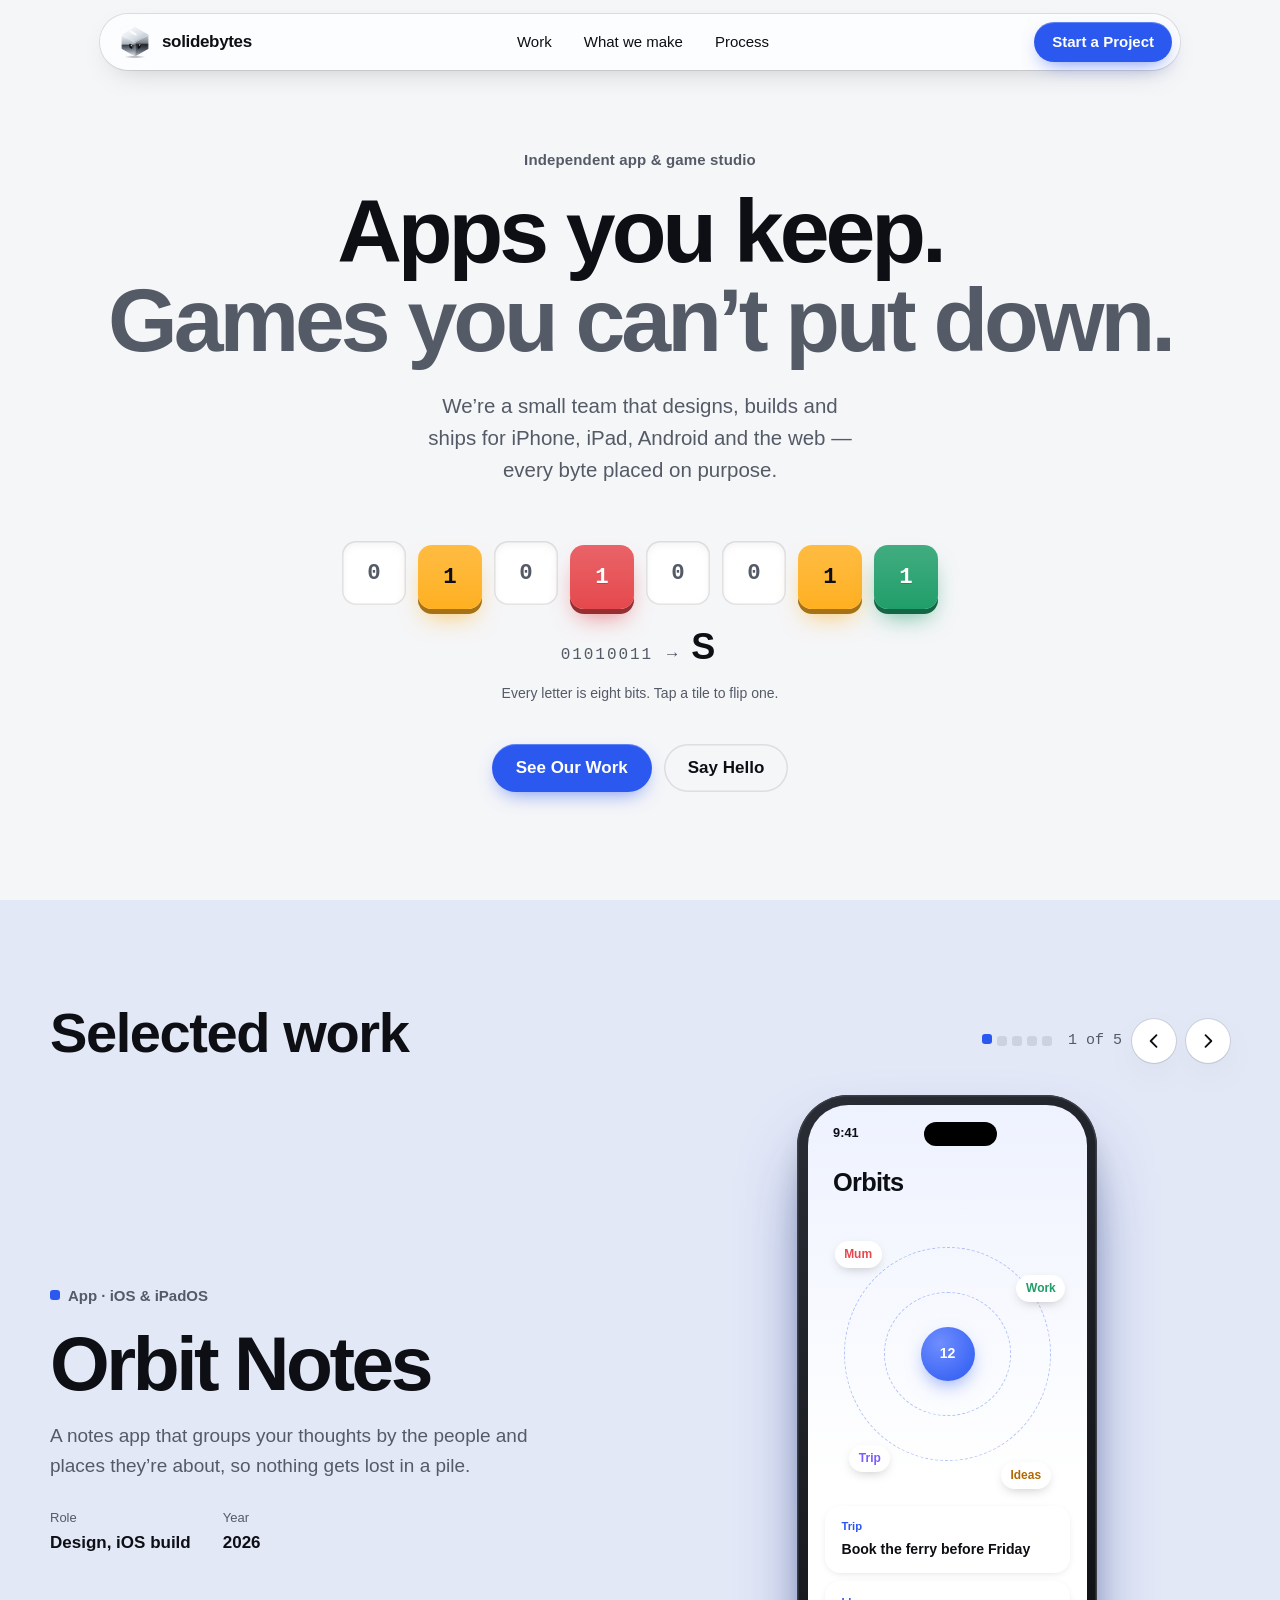
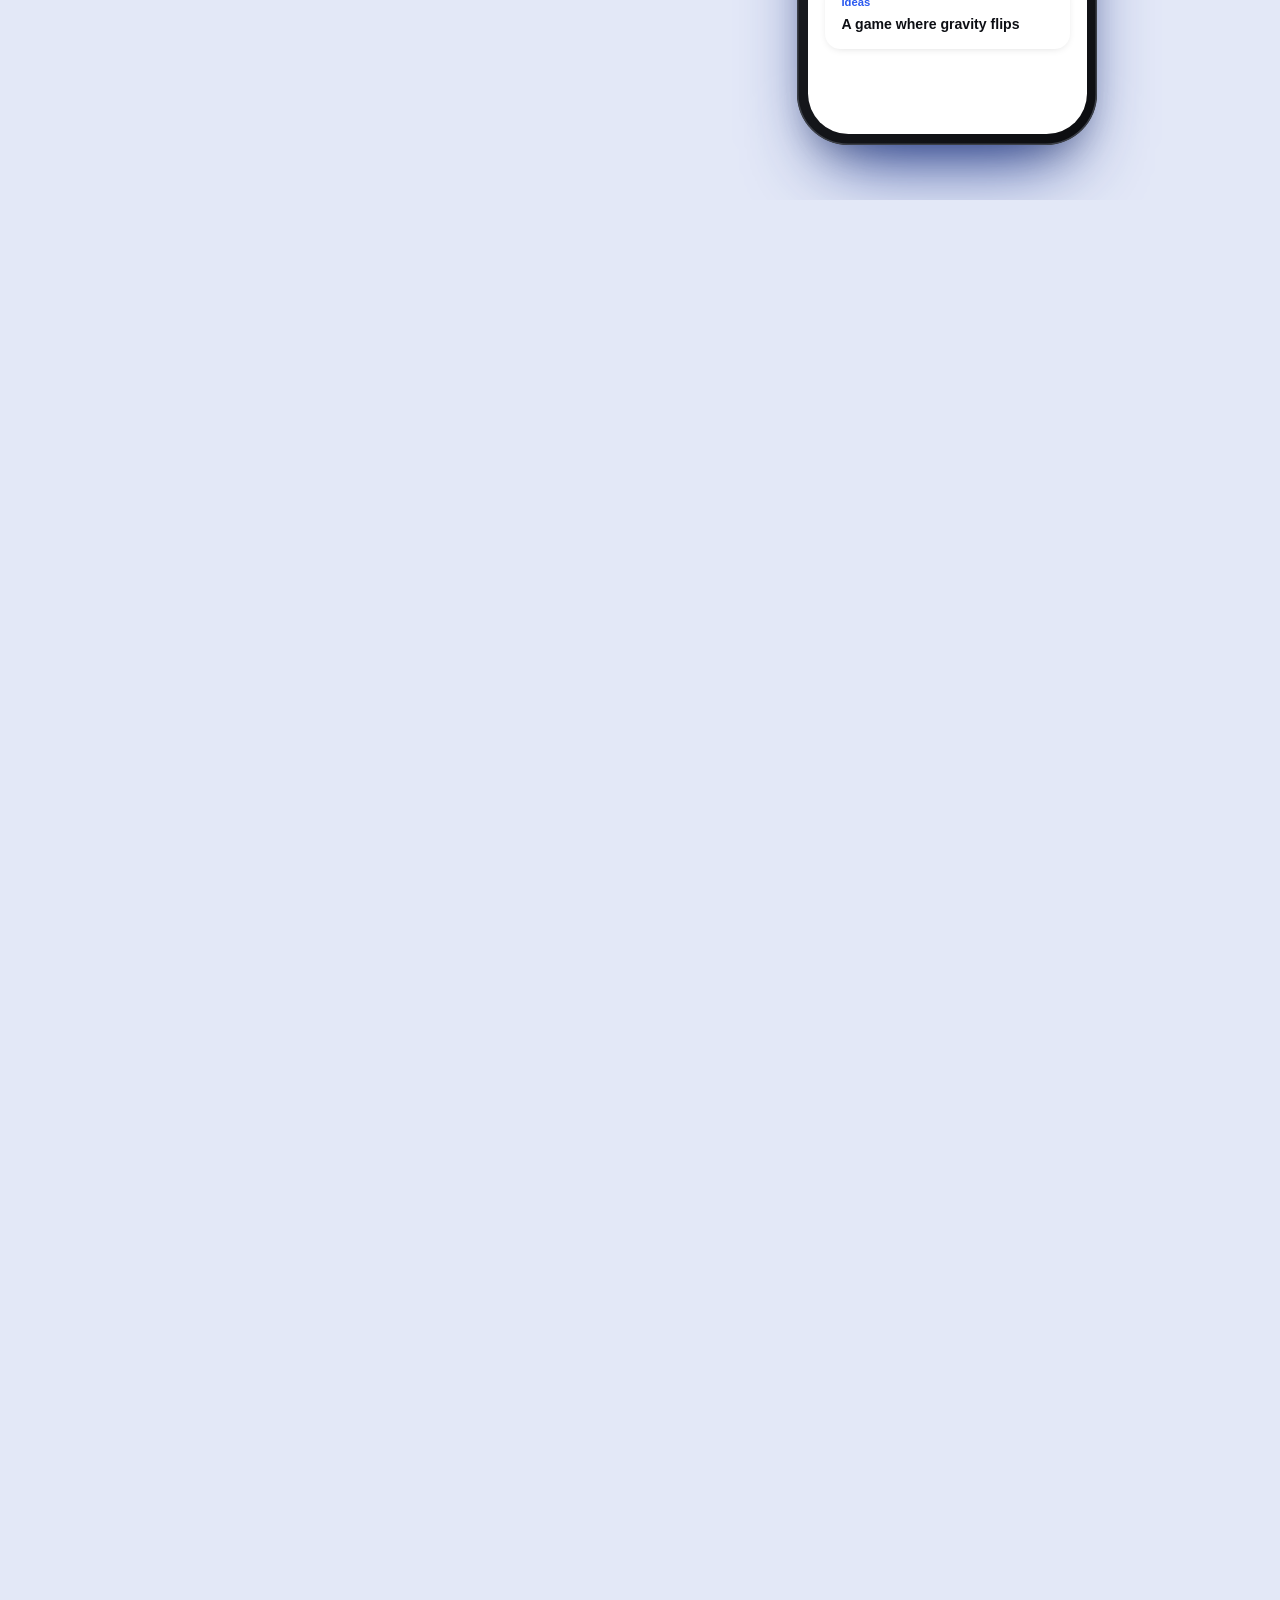
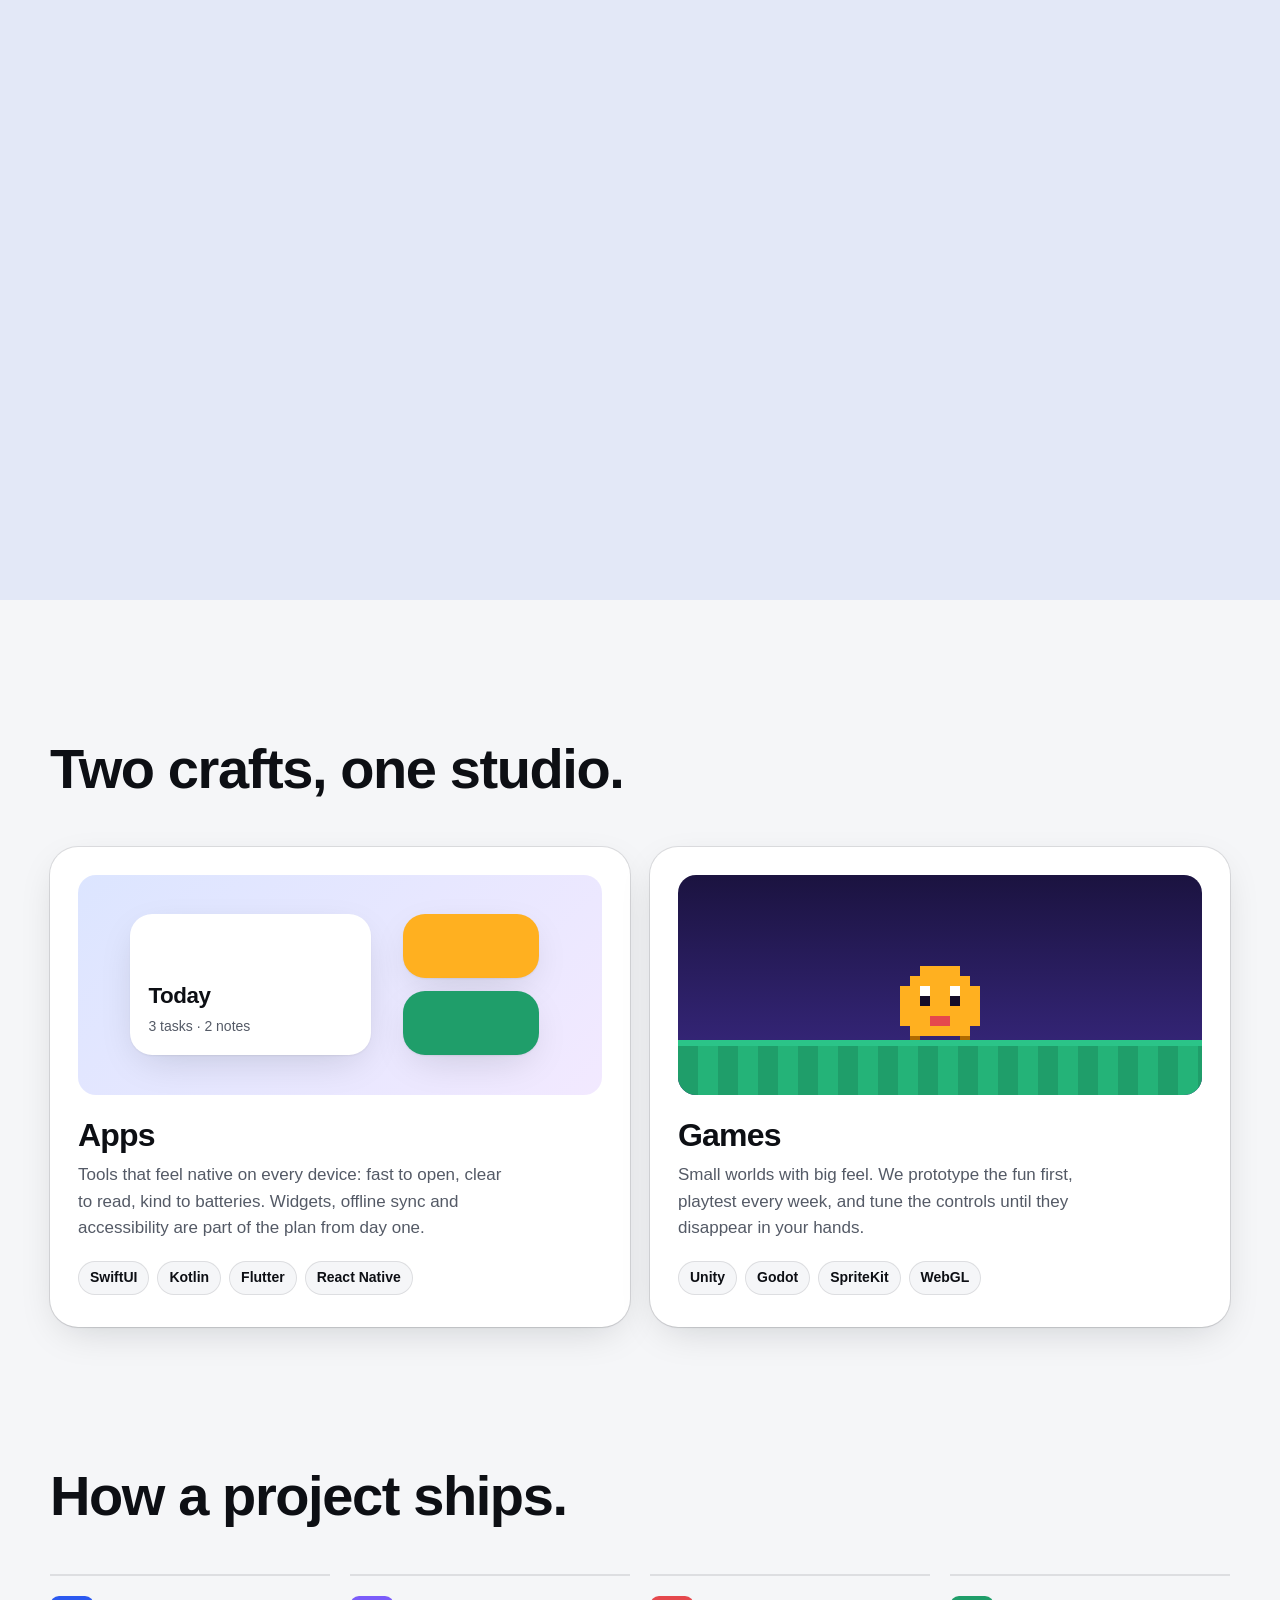
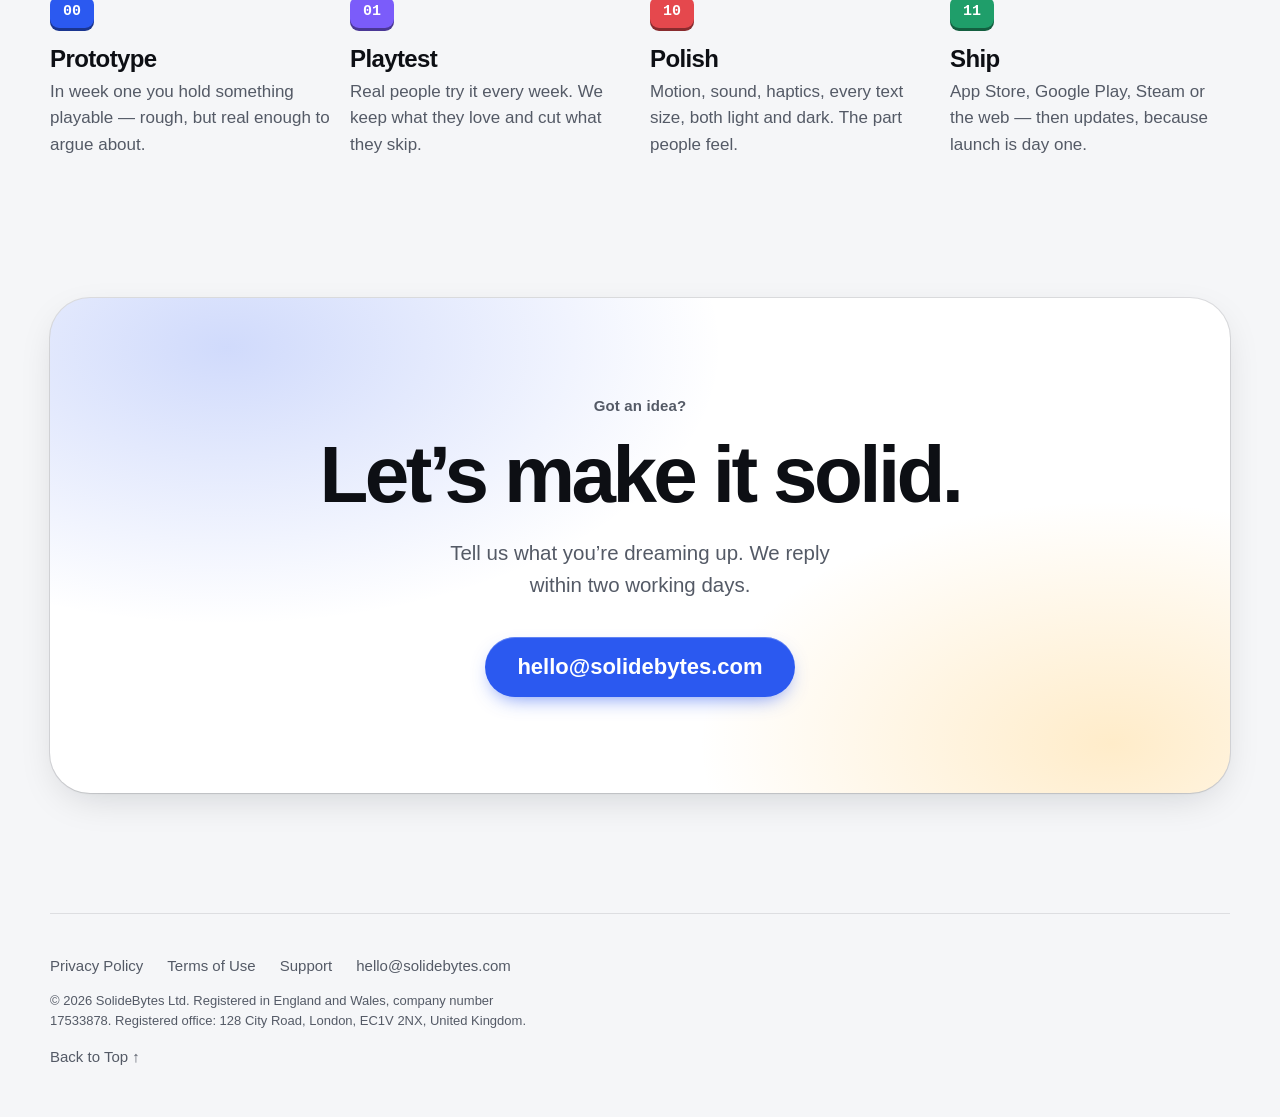
==== commit 5aef57be: "Add Privacy Policy, Terms of Use and Support pages UK Ltd company details in every footer; README ma" ====
--- a/index.html
+++ b/index.html
@@ -302,10 +302,15 @@
       </div>
     </section>
   </main>
-
-  <footer class="footer">
-    <span>© <span id="year">2026</span> SolideBytes</span>
-    <a href="#top">Back to Top ↑</a>
+  <footer class="footer footer-legal">
+    <nav aria-label="Legal">
+      <a href="privacy.html">Privacy Policy</a>
+      <a href="terms.html">Terms of Use</a>
+      <a href="support.html">Support</a>
+      <a href="mailto:hello@solidebytes.com">hello@solidebytes.com</a>
+    </nav>
+    <p class="company">© <span class="yr">2026</span> SolideBytes Ltd. Registered in England and Wales, company number 17533878. Registered office: 128 City Road, London, EC1V 2NX, United Kingdom.</p>
+    <a class="to-top" href="#top">Back to Top ↑</a>
   </footer>
 
   <script src="script.js"></script>
--- a/styles.css
+++ b/styles.css
@@ -426,10 +426,54 @@
 .contact-card .lede { margin: 20px auto 36px; }
 
 .footer {
-  width: min(1180px, 100% - 48px); margin: 0 auto; padding: 32px 0 48px;
-  display: flex; justify-content: space-between; color: var(--muted); font-size: .9375rem;
-}
-.footer a { color: inherit; }
+  width: min(1180px, 100% - 48px); margin: 0 auto; padding: 40px 0 48px;
+  display: grid; gap: 14px; color: var(--muted); font-size: .9375rem;
+  border-top: 1px solid var(--line); margin-top: 80px;
+}
+.footer nav { display: flex; flex-wrap: wrap; gap: 8px 24px; }
+.footer a { color: inherit; text-decoration: none; }
+.footer a:hover { color: var(--text); text-decoration: underline; }
+.footer .company { font-size: .8125rem; max-width: 70ch; }
+.footer .to-top { justify-self: start; }
+mark.todo { background: #FFE58A; color: #0D0F14; padding: 0 .3em; border-radius: 4px; }
+
+/* ---------- Document pages (privacy, terms, support) ---------- */
+.doc { width: min(1080px, 100% - 48px); margin: 0 auto; padding: 136px 0 0; }
+.doc-head { max-width: 46rem; }
+.doc-head h1 { font-size: clamp(2.4rem, 6vw, 4rem); letter-spacing: -0.04em; margin-bottom: 18px; }
+.doc-body { display: grid; grid-template-columns: 220px minmax(0, 1fr); gap: 56px; margin-top: 56px; align-items: start; }
+.doc-toc { position: sticky; top: 96px; font-size: .9375rem; }
+.doc-toc p { font-weight: 600; margin-bottom: 10px; }
+.doc-toc ol { list-style: none; margin: 0; padding: 0; display: grid; gap: 2px; border-left: 2px solid var(--line); }
+.doc-toc a { display: block; padding: 6px 0 6px 14px; margin-left: -2px; border-left: 2px solid transparent; color: var(--muted); text-decoration: none; }
+.doc-toc a:hover { color: var(--text); border-left-color: var(--accent-text); }
+.doc-text { max-width: 42rem; }
+.doc-text section { padding-bottom: 36px; scroll-margin-top: 96px; }
+.doc-text section + section { padding-top: 36px; border-top: 1px solid var(--line); }
+.doc-text h2 { font-size: 1.625rem; letter-spacing: -0.02em; margin-bottom: 14px; }
+.doc-text h3 { font-size: 1.1875rem; letter-spacing: -0.01em; margin: 26px 0 8px; }
+.doc-text p, .doc-text li { color: color-mix(in srgb, var(--text) 82%, var(--muted)); }
+.doc-text p + p { margin-top: 12px; }
+.doc-text ul { padding-left: 1.2em; margin: 12px 0 0; display: grid; gap: 8px; }
+.key-points { list-style: none; padding: 0 !important; }
+.key-points li { padding: 14px 18px; border-radius: var(--r-md); background: var(--surface); box-shadow: 0 0 0 1px var(--line); }
+.table-wrap { overflow-x: auto; margin-top: 14px; border-radius: var(--r-md); box-shadow: 0 0 0 1px var(--line); }
+.doc-text table { width: 100%; border-collapse: collapse; font-size: .9375rem; background: var(--surface); }
+.doc-text th, .doc-text td { text-align: left; padding: 12px 16px; vertical-align: top; border-bottom: 1px solid var(--line); }
+.doc-text th { font-weight: 600; background: color-mix(in srgb, var(--line) 50%, var(--surface)); }
+.doc-text tr:last-child td { border-bottom: 0; }
+.support-card {
+  padding: 32px !important; border-radius: var(--r-lg); background: var(--surface);
+  box-shadow: 0 0 0 1px var(--line), var(--shadow); margin-bottom: 36px;
+}
+.support-card .btn { margin: 20px 0 16px; }
+.support-card + section { border-top: 0 !important; padding-top: 0 !important; }
+.small { font-size: .9375rem; color: var(--muted) !important; }
+.nav a[aria-current="page"] { background: var(--line); }
+@media (max-width: 860px) {
+  .doc-body { grid-template-columns: 1fr; gap: 32px; }
+  .doc-toc { position: static; }
+}
 
 /* ---------- Scroll reveal ---------- */
 .js .reveal { opacity: 0; transform: translateY(24px); transition: opacity .8s var(--ease), transform .8s var(--ease); }
@@ -462,7 +506,6 @@
   .work-progress { display: none; }
   .steps { grid-template-columns: 1fr; }
   .facts { gap: 24px; }
-  .footer { flex-direction: column; gap: 8px; }
 }
 
 @media (prefers-reduced-motion: reduce) {
